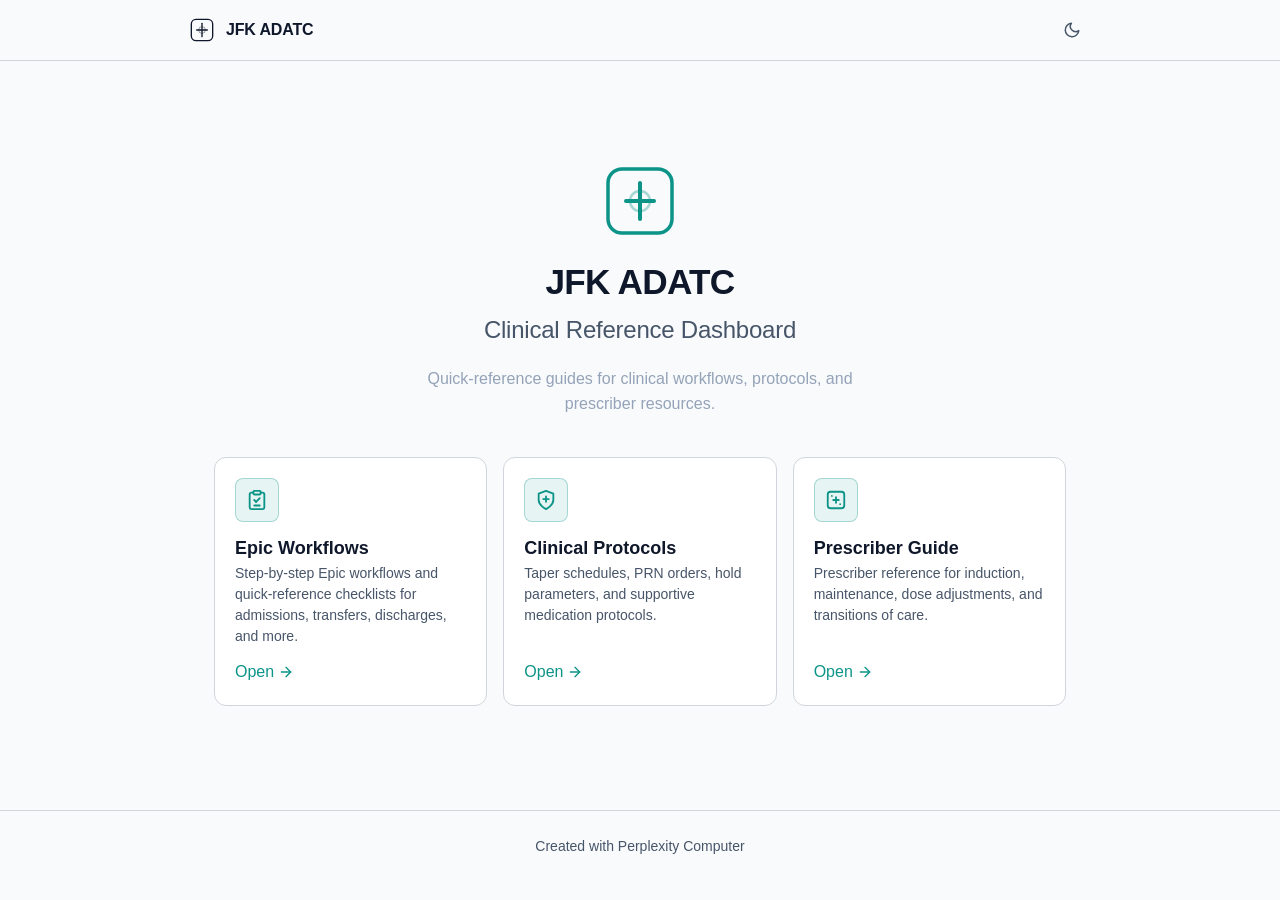
==== index.html @ 672a974e "Remove localStorage references from comments" ====
<!DOCTYPE html>
<html lang="en" data-theme="dark">
<head>
<!--
   ______                            __
  / ____/___  ____ ___  ____  __  __/ /____  _____
 / /   / __ \/ __ `__ \/ __ \/ / / / __/ _ \/ ___/
/ /___/ /_/ / / / / / / /_/ / /_/ / /_/  __/ /
\____/\____/_/ /_/ /_/ .___/\__,_/\__/\___/_/
                    /_/
        Created with Perplexity Computer
        https://www.perplexity.ai/computer
-->
<meta name="generator" content="Perplexity Computer">
<meta name="author" content="Perplexity Computer">
<meta property="og:see_also" content="https://www.perplexity.ai/computer">
<link rel="author" href="https://www.perplexity.ai/computer">
  <meta charset="UTF-8">
  <meta name="viewport" content="width=device-width, initial-scale=1.0">
  <title>JFK ADATC — Clinical Dashboard</title>
  <link rel="stylesheet" href="styles.css">
  <link href="https://api.fontshare.com/v2/css?f[]=general-sans@400,500,600,700&f[]=satoshi@400,500,700,900&display=swap" rel="stylesheet">
  <style>
    /* Landing page hero styles */
    .landing-hero {
      text-align: center;
      padding: var(--space-16) 0 var(--space-10);
    }

    .landing-logo {
      display: inline-flex;
      align-items: center;
      justify-content: center;
      width: 72px;
      height: 72px;
      margin-bottom: var(--space-6);
      color: var(--teal);
    }

    .landing-logo svg {
      width: 72px;
      height: 72px;
    }

    .landing-title {
      font-family: var(--font-display);
      font-size: var(--text-xl);
      font-weight: 900;
      color: var(--text);
      letter-spacing: -0.02em;
      margin-bottom: var(--space-2);
    }

    .landing-subtitle {
      font-family: var(--font-display);
      font-size: var(--text-lg);
      font-weight: 500;
      color: var(--text-secondary);
      letter-spacing: -0.01em;
      margin-bottom: var(--space-4);
    }

    .landing-tagline {
      font-family: var(--font-body);
      font-size: var(--text-sm);
      color: var(--text-muted);
      max-width: 480px;
      margin-inline: auto;
      line-height: 1.6;
    }

    /* Card icon container */
    .landing-card-icon-wrap {
      width: 44px;
      height: 44px;
      display: flex;
      align-items: center;
      justify-content: center;
      background-color: var(--teal-bg);
      border: 1px solid var(--teal-border);
      border-radius: var(--radius-md);
      margin-bottom: var(--space-4);
      color: var(--teal);
    }

    .landing-card-icon-wrap svg {
      width: 22px;
      height: 22px;
    }

    /* Arrow icon in card */
    .landing-card-arrow svg {
      width: 16px;
      height: 16px;
      transition: transform var(--duration) var(--ease-out);
    }

    .landing-card:hover .landing-card-arrow svg {
      transform: translateX(3px);
    }
  </style>
</head>
<body>
  <!-- Top Bar -->
  <header class="top-bar">
    <div class="top-bar-inner">
      <!-- Logo mark (small) -->
      <svg width="24" height="24" viewBox="0 0 72 72" fill="none" xmlns="http://www.w3.org/2000/svg" aria-label="JFK ADATC" role="img">
        <rect x="4" y="4" width="64" height="64" rx="14" stroke="currentColor" stroke-width="4" fill="none"/>
        <line x1="36" y1="16" x2="36" y2="56" stroke="currentColor" stroke-width="4" stroke-linecap="round"/>
        <line x1="20" y1="36" x2="52" y2="36" stroke="currentColor" stroke-width="4" stroke-linecap="round"/>
        <circle cx="36" cy="36" r="10" stroke="currentColor" stroke-width="3" fill="none" opacity="0.4"/>
      </svg>
      <span style="font-family: var(--font-display); font-size: var(--text-sm); font-weight: 700; color: var(--text); letter-spacing: -0.01em;">JFK ADATC</span>
      <div style="flex: 1;"></div>
      <!-- Theme Toggle -->
      <button class="theme-toggle" id="themeToggle" aria-label="Toggle theme">
        <!-- Sun icon (shown in dark mode) -->
        <svg class="icon-sun" viewBox="0 0 24 24" fill="none" stroke="currentColor" stroke-width="2" stroke-linecap="round" stroke-linejoin="round">
          <circle cx="12" cy="12" r="5"/>
          <line x1="12" y1="1" x2="12" y2="3"/><line x1="12" y1="21" x2="12" y2="23"/>
          <line x1="4.22" y1="4.22" x2="5.64" y2="5.64"/><line x1="18.36" y1="18.36" x2="19.78" y2="19.78"/>
          <line x1="1" y1="12" x2="3" y2="12"/><line x1="21" y1="12" x2="23" y2="12"/>
          <line x1="4.22" y1="19.78" x2="5.64" y2="18.36"/><line x1="18.36" y1="5.64" x2="19.78" y2="4.22"/>
        </svg>
        <!-- Moon icon (shown in light mode) -->
        <svg class="icon-moon" viewBox="0 0 24 24" fill="none" stroke="currentColor" stroke-width="2" stroke-linecap="round" stroke-linejoin="round" style="display: none;">
          <path d="M21 12.79A9 9 0 1 1 11.21 3 7 7 0 0 0 21 12.79z"/>
        </svg>
      </button>
    </div>
  </header>

  <!-- Main Content -->
  <main class="page-layout">
    <!-- Hero Section -->
    <section class="landing-hero">
      <!-- SVG Logo — geometric medical cross in rounded square -->
      <div class="landing-logo">
        <svg viewBox="0 0 72 72" fill="none" xmlns="http://www.w3.org/2000/svg" aria-label="JFK ADATC Clinical Dashboard logo">
          <rect x="4" y="4" width="64" height="64" rx="14" stroke="currentColor" stroke-width="3.5" fill="none"/>
          <line x1="36" y1="18" x2="36" y2="54" stroke="currentColor" stroke-width="4" stroke-linecap="round"/>
          <line x1="22" y1="36" x2="50" y2="36" stroke="currentColor" stroke-width="4" stroke-linecap="round"/>
          <circle cx="36" cy="36" r="10" stroke="currentColor" stroke-width="2.5" fill="none" opacity="0.35"/>
        </svg>
      </div>
      <h1 class="landing-title">JFK ADATC</h1>
      <p class="landing-subtitle">Clinical Reference Dashboard</p>
      <p class="landing-tagline">Quick-reference guides for clinical workflows, protocols, and prescriber resources.</p>
    </section>

    <!-- Navigation Cards -->
    <div class="card-grid">
      <!-- Epic Workflows -->
      <a href="workflows.html" class="landing-card">
        <div class="landing-card-icon-wrap">
          <!-- Clipboard / checklist icon -->
          <svg viewBox="0 0 24 24" fill="none" stroke="currentColor" stroke-width="2" stroke-linecap="round" stroke-linejoin="round">
            <path d="M16 4h2a2 2 0 0 1 2 2v14a2 2 0 0 1-2 2H6a2 2 0 0 1-2-2V6a2 2 0 0 1 2-2h2"/>
            <rect x="8" y="2" width="8" height="4" rx="1"/>
            <line x1="9" y1="12" x2="11" y2="14"/>
            <line x1="11" y1="14" x2="15" y2="10"/>
            <line x1="9" y1="18" x2="15" y2="18"/>
          </svg>
        </div>
        <h2 class="landing-card-title">Epic Workflows</h2>
        <p class="landing-card-desc">Step-by-step Epic workflows and quick-reference checklists for admissions, transfers, discharges, and more.</p>
        <span class="landing-card-arrow">
          Open
          <svg viewBox="0 0 24 24" fill="none" stroke="currentColor" stroke-width="2" stroke-linecap="round" stroke-linejoin="round">
            <line x1="5" y1="12" x2="19" y2="12"/><polyline points="12 5 19 12 12 19"/>
          </svg>
        </span>
      </a>

      <!-- Clinical Protocols -->
      <a href="protocols.html" class="landing-card">
        <div class="landing-card-icon-wrap">
          <!-- Shield / medical icon -->
          <svg viewBox="0 0 24 24" fill="none" stroke="currentColor" stroke-width="2" stroke-linecap="round" stroke-linejoin="round">
            <path d="M12 22s8-4 8-10V5l-8-3-8 3v7c0 6 8 10 8 10z"/>
            <line x1="12" y1="8" x2="12" y2="14"/>
            <line x1="9" y1="11" x2="15" y2="11"/>
          </svg>
        </div>
        <h2 class="landing-card-title">Clinical Protocols</h2>
        <p class="landing-card-desc">Taper schedules, PRN orders, hold parameters, and supportive medication protocols.</p>
        <span class="landing-card-arrow">
          Open
          <svg viewBox="0 0 24 24" fill="none" stroke="currentColor" stroke-width="2" stroke-linecap="round" stroke-linejoin="round">
            <line x1="5" y1="12" x2="19" y2="12"/><polyline points="12 5 19 12 12 19"/>
          </svg>
        </span>
      </a>

      <!-- Prescriber Guide -->
      <a href="moud.html" class="landing-card">
        <div class="landing-card-icon-wrap">
          <!-- Prescription / pill icon -->
          <svg viewBox="0 0 24 24" fill="none" stroke="currentColor" stroke-width="2" stroke-linecap="round" stroke-linejoin="round">
            <rect x="3" y="3" width="18" height="18" rx="3"/>
            <path d="M9 12h6"/>
            <path d="M12 9v6"/>
            <circle cx="7.5" cy="7.5" r="1" fill="currentColor" stroke="none"/>
            <circle cx="16.5" cy="16.5" r="1" fill="currentColor" stroke="none"/>
          </svg>
        </div>
        <h2 class="landing-card-title">Prescriber Guide</h2>
        <p class="landing-card-desc">Prescriber reference for induction, maintenance, dose adjustments, and transitions of care.</p>
        <span class="landing-card-arrow">
          Open
          <svg viewBox="0 0 24 24" fill="none" stroke="currentColor" stroke-width="2" stroke-linecap="round" stroke-linejoin="round">
            <line x1="5" y1="12" x2="19" y2="12"/><polyline points="12 5 19 12 12 19"/>
          </svg>
        </span>
      </a>
    </div>
  </main>

  <!-- Footer -->
  <footer class="footer">
    <div class="footer-inner">
      <a href="https://www.perplexity.ai/computer" target="_blank" rel="noopener noreferrer">Created with Perplexity Computer</a>
    </div>
  </footer>

  <!-- Back to Top -->
  <button class="back-to-top" id="backToTop" aria-label="Back to top">
    <svg viewBox="0 0 24 24" fill="none" stroke="currentColor" stroke-width="2" stroke-linecap="round" stroke-linejoin="round">
      <polyline points="18 15 12 9 6 15"/>
    </svg>
  </button>

  <!-- Theme Toggle + Back to Top Script -->
  <script>
    (function() {
      // Theme toggle
      const html = document.documentElement;
      const toggle = document.getElementById('themeToggle');
      const iconSun = toggle.querySelector('.icon-sun');
      const iconMoon = toggle.querySelector('.icon-moon');

      function setTheme(theme) {
        html.setAttribute('data-theme', theme);
        // Theme stored in memory only
        if (theme === 'dark') {
          iconSun.style.display = '';
          iconMoon.style.display = 'none';
        } else {
          iconSun.style.display = 'none';
          iconMoon.style.display = '';
        }
      }

      // Restore saved preference or detect system preference
      if (window.matchMedia && window.matchMedia('(prefers-color-scheme: light)').matches) {
        setTheme('light');
      } else {
        setTheme('dark');
      }

      toggle.addEventListener('click', function() {
        const current = html.getAttribute('data-theme');
        setTheme(current === 'dark' ? 'light' : 'dark');
      });

      // Back to top
      const backBtn = document.getElementById('backToTop');
      window.addEventListener('scroll', function() {
        if (window.scrollY > 300) {
          backBtn.classList.add('visible');
        } else {
          backBtn.classList.remove('visible');
        }
      }, { passive: true });

      backBtn.addEventListener('click', function() {
        window.scrollTo({ top: 0, behavior: 'smooth' });
      });
    })();
  </script>
</body>
</html>
---- styles.css ----
/* ==========================================================================
   JFK Clinical Reference Dashboard — Shared Stylesheet
   Dark-first clinical theme with light mode toggle
   Fonts: General Sans (body) + Satoshi (headings) from Fontshare
   ========================================================================== */


/* ==========================================================================
   1. RESET & BASE
   ========================================================================== */

*, *::before, *::after {
  box-sizing: border-box;
  margin: 0;
  padding: 0;
}

html {
  -moz-text-size-adjust: none;
  -webkit-text-size-adjust: none;
  text-size-adjust: none;
  -webkit-font-smoothing: antialiased;
  -moz-osx-font-smoothing: grayscale;
  text-rendering: optimizeLegibility;
  hanging-punctuation: first last;
  scroll-padding-top: 5rem;
}

body {
  min-height: 100dvh;
  line-height: 1.6;
  font-family: var(--font-body);
  font-size: var(--text-base);
  color: var(--text);
  background-color: var(--bg);
}

img, picture, video, canvas, svg { display: block; max-width: 100%; height: auto; }
ul[role="list"], ol[role="list"] { list-style: none; }
input, button, textarea, select { font: inherit; color: inherit; }

h1, h2, h3, h4, h5, h6 { text-wrap: balance; line-height: 1.2; }
p, li, figcaption { text-wrap: pretty; max-width: 72ch; }

button { cursor: pointer; background: none; border: none; }
table { border-collapse: collapse; width: 100%; }

a { color: var(--teal); text-decoration: none; }
a:hover { color: var(--teal-dim); }

::selection {
  background: var(--teal-bg);
  color: var(--text);
}

:focus-visible {
  outline: 2px solid var(--teal);
  outline-offset: 3px;
  border-radius: var(--radius-sm);
}

/* Accessible motion reduction */
@media (prefers-reduced-motion: reduce) {
  *, *::before, *::after {
    animation-duration: 0.01ms !important;
    animation-iteration-count: 1 !important;
    transition-duration: 0.01ms !important;
  }
}

.sr-only {
  position: absolute; width: 1px; height: 1px; padding: 0; margin: -1px;
  overflow: hidden; clip: rect(0, 0, 0, 0); white-space: nowrap; border-width: 0;
}


/* ==========================================================================
   2. DESIGN TOKENS
   ========================================================================== */

:root {
  /* --- Fonts --- */
  --font-body:    'General Sans', 'Inter', sans-serif;
  --font-display: 'Satoshi', 'Inter', sans-serif;
  --font-mono:    'JetBrains Mono', 'Fira Code', 'Consolas', monospace;

  /* --- Fluid Type Scale --- */
  --text-xs:   clamp(0.75rem,  0.7rem  + 0.25vw, 0.875rem);   /* 12→14px */
  --text-sm:   clamp(0.875rem, 0.8rem  + 0.35vw, 1rem);       /* 14→16px */
  --text-base: clamp(1rem,     0.95rem + 0.25vw, 1.125rem);    /* 16→18px */
  --text-lg:   clamp(1.125rem, 1rem    + 0.75vw, 1.5rem);      /* 18→24px */
  --text-xl:   clamp(1.5rem,   1.2rem  + 1.25vw, 2.25rem);     /* 24→36px */

  /* --- Spacing (4px base) --- */
  --space-1:  0.25rem;   /*  4px */
  --space-2:  0.5rem;    /*  8px */
  --space-3:  0.75rem;   /* 12px */
  --space-4:  1rem;      /* 16px */
  --space-5:  1.25rem;   /* 20px */
  --space-6:  1.5rem;    /* 24px */
  --space-8:  2rem;      /* 32px */
  --space-10: 2.5rem;    /* 40px */
  --space-12: 3rem;      /* 48px */
  --space-16: 4rem;      /* 64px */
  --space-20: 5rem;      /* 80px */

  /* --- Radius --- */
  --radius-sm:  0.25rem;  /* 4px */
  --radius-md:  0.5rem;   /* 8px */
  --radius-lg:  0.75rem;  /* 12px */
  --radius-xl:  1rem;     /* 16px */
  --radius-full: 9999px;

  /* --- Transitions (specific properties only — never "all") --- */
  --ease-out: cubic-bezier(0.16, 1, 0.3, 1);
  --duration: 180ms;

  /* --- Content Width --- */
  --content-max: 900px;
}


/* --------------------------------------------------------------------------
   2a. DARK THEME (default)
   -------------------------------------------------------------------------- */
:root {
  /* Surfaces */
  --bg:         #0d1117;
  --surface:    #161b22;
  --surface-2:  #1c2129;
  --surface-3:  #21262d;

  /* Borders */
  --border:     #30363d;

  /* Text */
  --text:           #e6edf3;
  --text-secondary: #8b949e;
  --text-muted:     #656d76;

  /* Accents */
  --teal:     #2dd4bf;
  --teal-dim: #14b8a6;
  --amber:    #fbbf24;
  --red:      #f87171;

  /* Alpha / background variants */
  --teal-bg:  rgba(45, 212, 191, 0.12);
  --teal-bg2: rgba(45, 212, 191, 0.08);
  --amber-bg: rgba(251, 191, 36, 0.12);
  --amber-bg2: rgba(251, 191, 36, 0.08);
  --red-bg:   rgba(248, 113, 113, 0.12);
  --red-bg2:  rgba(248, 113, 113, 0.08);

  /* Semantic borders */
  --teal-border:  rgba(45, 212, 191, 0.25);
  --amber-border: rgba(251, 191, 36, 0.25);
  --red-border:   rgba(248, 113, 113, 0.25);

  /* Shadows */
  --shadow-sm: 0 1px 2px rgba(0, 0, 0, 0.3);
  --shadow-md: 0 4px 12px rgba(0, 0, 0, 0.4);
  --shadow-lg: 0 12px 32px rgba(0, 0, 0, 0.5);
}


/* --------------------------------------------------------------------------
   2b. LIGHT THEME
   -------------------------------------------------------------------------- */
[data-theme="light"] {
  /* Surfaces */
  --bg:         #f8fafc;
  --surface:    #ffffff;
  --surface-2:  #f8fafc;
  --surface-3:  #f1f5f9;

  /* Borders */
  --border:     #d1d5db;

  /* Text */
  --text:           #0f172a;
  --text-secondary: #475569;
  --text-muted:     #94a3b8;

  /* Accents */
  --teal:     #0d9488;
  --teal-dim: #0f766e;
  --amber:    #d97706;
  --red:      #dc2626;

  /* Alpha / background variants */
  --teal-bg:  rgba(13, 148, 136, 0.1);
  --teal-bg2: rgba(13, 148, 136, 0.06);
  --amber-bg: rgba(217, 119, 6, 0.1);
  --amber-bg2: rgba(217, 119, 6, 0.06);
  --red-bg:   rgba(220, 38, 38, 0.1);
  --red-bg2:  rgba(220, 38, 38, 0.06);

  /* Semantic borders */
  --teal-border:  rgba(13, 148, 136, 0.3);
  --amber-border: rgba(217, 119, 6, 0.3);
  --red-border:   rgba(220, 38, 38, 0.3);

  /* Shadows */
  --shadow-sm: 0 1px 2px rgba(0, 0, 0, 0.06);
  --shadow-md: 0 4px 12px rgba(0, 0, 0, 0.08);
  --shadow-lg: 0 12px 32px rgba(0, 0, 0, 0.12);
}

/* System-preference fallback for light mode (if no toggle yet) */
@media (prefers-color-scheme: light) {
  :root:not([data-theme]) {
    --bg:         #f8fafc;
    --surface:    #ffffff;
    --surface-2:  #f8fafc;
    --surface-3:  #f1f5f9;
    --border:     #d1d5db;
    --text:           #0f172a;
    --text-secondary: #475569;
    --text-muted:     #94a3b8;
    --teal:     #0d9488;
    --teal-dim: #0f766e;
    --amber:    #d97706;
    --red:      #dc2626;
    --teal-bg:  rgba(13, 148, 136, 0.1);
    --teal-bg2: rgba(13, 148, 136, 0.06);
    --amber-bg: rgba(217, 119, 6, 0.1);
    --amber-bg2: rgba(217, 119, 6, 0.06);
    --red-bg:   rgba(220, 38, 38, 0.1);
    --red-bg2:  rgba(220, 38, 38, 0.06);
    --teal-border:  rgba(13, 148, 136, 0.3);
    --amber-border: rgba(217, 119, 6, 0.3);
    --red-border:   rgba(220, 38, 38, 0.3);
    --shadow-sm: 0 1px 2px rgba(0, 0, 0, 0.06);
    --shadow-md: 0 4px 12px rgba(0, 0, 0, 0.08);
    --shadow-lg: 0 12px 32px rgba(0, 0, 0, 0.12);
  }
}


/* ==========================================================================
   3. TYPOGRAPHY
   ========================================================================== */

/* Section title — e.g. "Alcohol Withdrawal Protocol" */
.section-title {
  font-family: var(--font-display);
  font-size: var(--text-xl);
  font-weight: 700;
  color: var(--text);
  letter-spacing: -0.01em;
  margin-bottom: var(--space-6);
}

/* Subsection title — e.g. "CIWA Assessment" */
.subsection-title {
  font-family: var(--font-display);
  font-size: var(--text-lg);
  font-weight: 600;
  color: var(--text);
  letter-spacing: -0.005em;
  margin-bottom: var(--space-4);
}

/* Detail title — e.g. individual drug name or step label */
.detail-title {
  font-family: var(--font-display);
  font-size: var(--text-base);
  font-weight: 600;
  color: var(--text);
  margin-bottom: var(--space-2);
}

/* Body text */
.body-text {
  font-family: var(--font-body);
  font-size: var(--text-base);
  color: var(--text-secondary);
  line-height: 1.6;
}

/* Small / meta text */
.meta-text {
  font-family: var(--font-body);
  font-size: var(--text-xs);
  color: var(--text-muted);
}

/* Tabular numbers for clinical data */
.tabular-nums {
  font-variant-numeric: tabular-nums lining-nums;
}


/* ==========================================================================
   4. LAYOUT
   ========================================================================== */

/* Single-column centered layout */
.page-layout {
  max-width: var(--content-max);
  margin-inline: auto;
  padding-inline: var(--space-4);
  padding-block: var(--space-6);
}


/* --------------------------------------------------------------------------
   4a. TOP BAR — sticky header with solid background (no blur)
   -------------------------------------------------------------------------- */
.top-bar {
  position: sticky;
  top: 0;
  z-index: 100;
  background-color: var(--bg);
  border-bottom: 1px solid var(--border);
  padding: var(--space-3) var(--space-4);
  display: flex;
  align-items: center;
  gap: var(--space-3);
}

.top-bar-inner {
  max-width: var(--content-max);
  margin-inline: auto;
  width: 100%;
  display: flex;
  align-items: center;
  gap: var(--space-3);
}

/* Back button */
.back-btn {
  display: inline-flex;
  align-items: center;
  gap: var(--space-1);
  font-family: var(--font-body);
  font-size: var(--text-sm);
  color: var(--text-secondary);
  padding: var(--space-1) var(--space-2);
  border-radius: var(--radius-md);
  white-space: nowrap;
  flex-shrink: 0;
  transition: color var(--duration) var(--ease-out),
              background-color var(--duration) var(--ease-out);
}

.back-btn:hover {
  color: var(--teal);
  background-color: var(--teal-bg2);
}

.back-btn svg {
  width: 16px;
  height: 16px;
  flex-shrink: 0;
}

/* Search bar */
.search-bar {
  flex: 1;
  min-width: 0;
  position: relative;
}

.search-bar input {
  width: 100%;
  background-color: var(--surface);
  border: 1px solid var(--border);
  border-radius: var(--radius-md);
  padding: var(--space-2) var(--space-3);
  padding-left: var(--space-8);
  font-size: var(--text-sm);
  color: var(--text);
  transition: border-color var(--duration) var(--ease-out),
              box-shadow var(--duration) var(--ease-out);
}

.search-bar input::placeholder {
  color: var(--text-muted);
}

.search-bar input:focus {
  outline: none;
  border-color: var(--teal);
  box-shadow: 0 0 0 3px var(--teal-bg);
}

.search-bar .search-icon {
  position: absolute;
  left: var(--space-3);
  top: 50%;
  transform: translateY(-50%);
  width: 16px;
  height: 16px;
  color: var(--text-muted);
  pointer-events: none;
}


/* --------------------------------------------------------------------------
   4b. BREADCRUMB
   -------------------------------------------------------------------------- */
.breadcrumb {
  display: flex;
  align-items: center;
  gap: var(--space-2);
  font-family: var(--font-body);
  font-size: var(--text-xs);
  color: var(--text-muted);
  padding: var(--space-3) 0;
  margin-bottom: var(--space-4);
}

.breadcrumb a {
  color: var(--text-secondary);
  transition: color var(--duration) var(--ease-out);
}

.breadcrumb a:hover {
  color: var(--teal);
}

.breadcrumb .separator {
  color: var(--text-muted);
  user-select: none;
}

.breadcrumb .current {
  color: var(--text);
  font-weight: 500;
}


/* ==========================================================================
   5. COMPONENTS
   ========================================================================== */


/* --------------------------------------------------------------------------
   5a. SMARTPHRASE CHIPS (.sp)
   -------------------------------------------------------------------------- */
.sp {
  display: inline-block;
  font-family: var(--font-mono);
  font-size: var(--text-xs);
  color: var(--teal);
  background-color: var(--teal-bg);
  border: 1px solid var(--teal-border);
  border-radius: var(--radius-sm);
  padding: var(--space-1) var(--space-2);
  cursor: pointer;
  user-select: all;
  white-space: nowrap;
  transition: background-color var(--duration) var(--ease-out),
              border-color var(--duration) var(--ease-out);
}

.sp:hover {
  background-color: var(--teal-bg2);
  border-color: var(--teal);
}

.sp::before {
  content: ".";
  opacity: 0.6;
}


/* --------------------------------------------------------------------------
   5b. BANNERS — Hold / Warning / Info
   -------------------------------------------------------------------------- */

/* Shared banner base */
.hold-banner,
.warning-banner,
.info-banner {
  border-radius: var(--radius-md);
  padding: var(--space-3) var(--space-4);
  margin-bottom: var(--space-4);
  font-size: var(--text-sm);
  line-height: 1.5;
  display: flex;
  align-items: flex-start;
  gap: var(--space-3);
}

.hold-banner .banner-icon,
.warning-banner .banner-icon,
.info-banner .banner-icon {
  flex-shrink: 0;
  width: 20px;
  height: 20px;
  margin-top: 1px;
}

.hold-banner .banner-content,
.warning-banner .banner-content,
.info-banner .banner-content {
  flex: 1;
  min-width: 0;
}

/* Hold banner — red */
.hold-banner {
  background-color: var(--red-bg);
  border: 1px solid var(--red-border);
  color: var(--red);
}

.hold-banner strong {
  font-weight: 700;
}

/* Warning banner — amber */
.warning-banner {
  background-color: var(--amber-bg);
  border: 1px solid var(--amber-border);
  color: var(--amber);
}

.warning-banner strong {
  font-weight: 700;
}

/* Info banner — teal */
.info-banner {
  background-color: var(--teal-bg);
  border: 1px solid var(--teal-border);
  color: var(--teal);
}

.info-banner strong {
  font-weight: 700;
}


/* --------------------------------------------------------------------------
   5c. PROTOCOL CARD — Expandable section
   -------------------------------------------------------------------------- */
.protocol-card {
  background-color: var(--surface);
  border: 1px solid var(--border);
  border-radius: var(--radius-lg);
  margin-bottom: var(--space-3);
  overflow: hidden;
}

.protocol-header {
  display: flex;
  align-items: center;
  justify-content: space-between;
  padding: var(--space-3) var(--space-4);
  cursor: pointer;
  user-select: none;
  gap: var(--space-3);
  transition: background-color var(--duration) var(--ease-out);
}

.protocol-header:hover {
  background-color: var(--surface-2);
}

.protocol-header-text {
  flex: 1;
  min-width: 0;
}

.protocol-header-title {
  font-family: var(--font-display);
  font-size: var(--text-base);
  font-weight: 600;
  color: var(--text);
}

.protocol-header-subtitle {
  font-size: var(--text-xs);
  color: var(--text-secondary);
  margin-top: var(--space-1);
}

/* Chevron — rotates on expand */
.protocol-chevron {
  width: 20px;
  height: 20px;
  color: var(--text-muted);
  flex-shrink: 0;
  transition: transform var(--duration) var(--ease-out),
              color var(--duration) var(--ease-out);
}

.protocol-card.expanded .protocol-chevron {
  transform: rotate(180deg);
  color: var(--teal);
}

/* Body — hidden by default, shown when expanded */
.protocol-body {
  display: none;
  padding: 0 var(--space-4) var(--space-4);
  border-top: 1px solid var(--border);
}

.protocol-card.expanded .protocol-body {
  display: block;
}

.protocol-body-inner {
  padding-top: var(--space-4);
}


/* --------------------------------------------------------------------------
   5d. TAPER TABLE — Protocol taper schedule
   -------------------------------------------------------------------------- */
.taper-table {
  width: 100%;
  border-collapse: collapse;
  font-size: var(--text-sm);
  margin-bottom: var(--space-4);
}

.taper-table thead {
  background-color: var(--surface-2);
}

.taper-table th {
  font-family: var(--font-display);
  font-weight: 600;
  font-size: var(--text-xs);
  text-transform: uppercase;
  letter-spacing: 0.05em;
  color: var(--text-secondary);
  padding: var(--space-2) var(--space-3);
  text-align: left;
  border-bottom: 1px solid var(--border);
}

.taper-table td {
  padding: var(--space-2) var(--space-3);
  border-bottom: 1px solid var(--border);
  color: var(--text);
  font-variant-numeric: tabular-nums lining-nums;
}

.taper-table tbody tr {
  transition: background-color var(--duration) var(--ease-out);
}

.taper-table tbody tr:hover {
  background-color: var(--surface-2);
}

.taper-table tbody tr:last-child td {
  border-bottom: none;
}

/* Highlight rows for active day / current step */
.taper-table .active-row {
  background-color: var(--teal-bg2);
}

.taper-table .active-row td {
  color: var(--teal);
  font-weight: 500;
}


/* --------------------------------------------------------------------------
   5e. PRN BOX — Highlighted PRN medication
   -------------------------------------------------------------------------- */
.prn-box {
  background-color: var(--amber-bg);
  border: 1px solid var(--amber-border);
  border-radius: var(--radius-md);
  padding: var(--space-3) var(--space-4);
  margin-bottom: var(--space-4);
}

.prn-box .prn-label {
  font-family: var(--font-display);
  font-size: var(--text-xs);
  font-weight: 700;
  text-transform: uppercase;
  letter-spacing: 0.06em;
  color: var(--amber);
  margin-bottom: var(--space-1);
}

.prn-box .prn-drug {
  font-family: var(--font-display);
  font-size: var(--text-base);
  font-weight: 600;
  color: var(--text);
  margin-bottom: var(--space-1);
}

.prn-box .prn-details {
  font-size: var(--text-sm);
  color: var(--text-secondary);
  line-height: 1.5;
}


/* --------------------------------------------------------------------------
   5f. WORKFLOW PHASE — Expandable workflow section
   -------------------------------------------------------------------------- */
.workflow-phase {
  background-color: var(--surface);
  border: 1px solid var(--border);
  border-radius: var(--radius-lg);
  margin-bottom: var(--space-3);
  overflow: hidden;
}

.workflow-phase-header {
  display: flex;
  align-items: center;
  justify-content: space-between;
  padding: var(--space-3) var(--space-4);
  cursor: pointer;
  user-select: none;
  gap: var(--space-3);
  transition: background-color var(--duration) var(--ease-out);
}

.workflow-phase-header:hover {
  background-color: var(--surface-2);
}

.workflow-phase-header-text {
  flex: 1;
  min-width: 0;
}

.workflow-phase-title {
  font-family: var(--font-display);
  font-size: var(--text-base);
  font-weight: 600;
  color: var(--text);
}

.workflow-phase-subtitle {
  font-size: var(--text-xs);
  color: var(--text-secondary);
  margin-top: var(--space-1);
}

.workflow-phase-chevron {
  width: 20px;
  height: 20px;
  color: var(--text-muted);
  flex-shrink: 0;
  transition: transform var(--duration) var(--ease-out),
              color var(--duration) var(--ease-out);
}

.workflow-phase.expanded .workflow-phase-chevron {
  transform: rotate(180deg);
  color: var(--teal);
}

/* Body — hidden by default */
.workflow-phase-body {
  display: none;
  padding: 0 var(--space-4) var(--space-4);
  border-top: 1px solid var(--border);
}

.workflow-phase.expanded .workflow-phase-body {
  display: block;
}

.workflow-phase-body-inner {
  padding-top: var(--space-4);
}


/* --------------------------------------------------------------------------
   5g. VIEW TOGGLE — Detailed / Checklist switch
   -------------------------------------------------------------------------- */
.view-toggle {
  display: inline-flex;
  background-color: var(--surface-2);
  border: 1px solid var(--border);
  border-radius: var(--radius-md);
  overflow: hidden;
  margin-bottom: var(--space-4);
}

.view-toggle button {
  font-family: var(--font-body);
  font-size: var(--text-xs);
  font-weight: 500;
  padding: var(--space-2) var(--space-3);
  color: var(--text-secondary);
  border-right: 1px solid var(--border);
  transition: color var(--duration) var(--ease-out),
              background-color var(--duration) var(--ease-out);
}

.view-toggle button:last-child {
  border-right: none;
}

.view-toggle button:hover {
  color: var(--text);
  background-color: var(--surface-3);
}

.view-toggle button.active {
  color: var(--teal);
  background-color: var(--surface);
  font-weight: 600;
}


/* --------------------------------------------------------------------------
   5h. CHECKLIST TABLE
   -------------------------------------------------------------------------- */
.checklist-table {
  width: 100%;
  border-collapse: collapse;
  font-size: var(--text-sm);
}

.checklist-table th {
  font-family: var(--font-display);
  font-weight: 600;
  font-size: var(--text-xs);
  text-transform: uppercase;
  letter-spacing: 0.05em;
  color: var(--text-secondary);
  padding: var(--space-2) var(--space-3);
  text-align: left;
  border-bottom: 2px solid var(--border);
  background-color: var(--surface-2);
}

.checklist-table td {
  padding: var(--space-2) var(--space-3);
  border-bottom: 1px solid var(--border);
  color: var(--text);
  vertical-align: middle;
}

.checklist-table tbody tr {
  transition: background-color var(--duration) var(--ease-out);
}

.checklist-table tbody tr:hover {
  background-color: var(--surface-2);
}

/* Styled teal checkboxes */
.checklist-table input[type="checkbox"] {
  appearance: none;
  -webkit-appearance: none;
  width: 18px;
  height: 18px;
  border: 2px solid var(--border);
  border-radius: var(--radius-sm);
  background-color: var(--surface);
  cursor: pointer;
  position: relative;
  vertical-align: middle;
  flex-shrink: 0;
  transition: border-color var(--duration) var(--ease-out),
              background-color var(--duration) var(--ease-out);
}

.checklist-table input[type="checkbox"]:hover {
  border-color: var(--teal);
}

.checklist-table input[type="checkbox"]:checked {
  background-color: var(--teal);
  border-color: var(--teal);
}

.checklist-table input[type="checkbox"]:checked::after {
  content: "";
  position: absolute;
  top: 2px;
  left: 5px;
  width: 5px;
  height: 9px;
  border: solid var(--bg);
  border-width: 0 2px 2px 0;
  transform: rotate(45deg);
}

.checklist-table input[type="checkbox"]:focus-visible {
  outline: 2px solid var(--teal);
  outline-offset: 2px;
}


/* --------------------------------------------------------------------------
   5i. CARD GRID — Landing page navigation cards
   -------------------------------------------------------------------------- */
.card-grid {
  display: grid;
  grid-template-columns: 1fr;
  gap: var(--space-4);
  margin-bottom: var(--space-6);
}

@media (min-width: 480px) {
  .card-grid {
    grid-template-columns: repeat(2, 1fr);
  }
}

@media (min-width: 768px) {
  .card-grid {
    grid-template-columns: repeat(3, 1fr);
  }
}

/* Landing card — clickable navigation tile */
.landing-card {
  display: flex;
  flex-direction: column;
  background-color: var(--surface);
  border: 1px solid var(--border);
  border-radius: var(--radius-lg);
  padding: var(--space-5);
  cursor: pointer;
  text-decoration: none;
  color: inherit;
  transition: border-color var(--duration) var(--ease-out),
              box-shadow var(--duration) var(--ease-out),
              transform var(--duration) var(--ease-out);
}

.landing-card:hover {
  border-color: var(--teal-border);
  box-shadow: var(--shadow-md);
  transform: translateY(-2px);
  color: inherit;
}

.landing-card-icon {
  width: 40px;
  height: 40px;
  color: var(--teal);
  margin-bottom: var(--space-3);
}

.landing-card-title {
  font-family: var(--font-display);
  font-size: var(--text-base);
  font-weight: 600;
  color: var(--text);
  margin-bottom: var(--space-1);
}

.landing-card-desc {
  font-size: var(--text-xs);
  color: var(--text-secondary);
  line-height: 1.5;
}

.landing-card-arrow {
  margin-top: auto;
  padding-top: var(--space-3);
  color: var(--teal);
  font-size: var(--text-sm);
  font-weight: 500;
  display: flex;
  align-items: center;
  gap: var(--space-1);
}


/* --------------------------------------------------------------------------
   5j. BACK TO TOP — Floating button, bottom-right
   -------------------------------------------------------------------------- */
.back-to-top {
  position: fixed;
  bottom: var(--space-6);
  right: var(--space-6);
  z-index: 90;
  width: 40px;
  height: 40px;
  display: flex;
  align-items: center;
  justify-content: center;
  background-color: var(--surface-2);
  border: 1px solid var(--border);
  border-radius: var(--radius-full);
  color: var(--text-secondary);
  cursor: pointer;
  opacity: 0;
  pointer-events: none;
  transition: opacity var(--duration) var(--ease-out),
              background-color var(--duration) var(--ease-out),
              color var(--duration) var(--ease-out);
}

.back-to-top.visible {
  opacity: 1;
  pointer-events: auto;
}

.back-to-top:hover {
  background-color: var(--teal-bg);
  color: var(--teal);
  border-color: var(--teal-border);
}

.back-to-top svg {
  width: 18px;
  height: 18px;
}


/* --------------------------------------------------------------------------
   5k. THEME TOGGLE — Light/dark switch in header
   -------------------------------------------------------------------------- */
.theme-toggle {
  display: inline-flex;
  align-items: center;
  justify-content: center;
  width: 36px;
  height: 36px;
  border-radius: var(--radius-md);
  color: var(--text-secondary);
  flex-shrink: 0;
  transition: color var(--duration) var(--ease-out),
              background-color var(--duration) var(--ease-out);
}

.theme-toggle:hover {
  color: var(--teal);
  background-color: var(--teal-bg2);
}

.theme-toggle svg {
  width: 18px;
  height: 18px;
}


/* --------------------------------------------------------------------------
   5l. FOOTER
   -------------------------------------------------------------------------- */
.footer {
  border-top: 1px solid var(--border);
  padding: var(--space-6) var(--space-4);
  margin-top: var(--space-10);
  text-align: center;
}

.footer-inner {
  max-width: var(--content-max);
  margin-inline: auto;
  font-size: var(--text-xs);
  color: var(--text-muted);
  line-height: 1.6;
}

.footer a {
  color: var(--text-secondary);
  transition: color var(--duration) var(--ease-out);
}

.footer a:hover {
  color: var(--teal);
}


/* ==========================================================================
   6. UTILITY CLASSES
   ========================================================================== */

/* Search — dim non-matching elements */
.search-no-match {
  opacity: 0.15;
}

/* Search-targetable marker (no style needed; used by JS) */
[data-searchable] {}

/* Inline code / key values */
.code-inline {
  font-family: var(--font-mono);
  font-size: 0.9em;
  background-color: var(--surface-2);
  border-radius: var(--radius-sm);
  padding: 0.1em 0.4em;
}

/* Teal highlight text */
.text-teal { color: var(--teal); }
.text-amber { color: var(--amber); }
.text-red { color: var(--red); }
.text-secondary { color: var(--text-secondary); }
.text-muted { color: var(--text-muted); }

/* Background accents */
.bg-teal { background-color: var(--teal-bg); }
.bg-amber { background-color: var(--amber-bg); }
.bg-red { background-color: var(--red-bg); }

/* Font weight helpers */
.fw-400 { font-weight: 400; }
.fw-500 { font-weight: 500; }
.fw-600 { font-weight: 600; }
.fw-700 { font-weight: 700; }

/* Spacing helpers */
.mb-0 { margin-bottom: 0; }
.mb-2 { margin-bottom: var(--space-2); }
.mb-4 { margin-bottom: var(--space-4); }
.mb-6 { margin-bottom: var(--space-6); }
.mt-4 { margin-top: var(--space-4); }
.mt-6 { margin-top: var(--space-6); }

/* Flex helpers */
.flex { display: flex; }
.flex-col { flex-direction: column; }
.items-center { align-items: center; }
.justify-between { justify-content: space-between; }
.gap-2 { gap: var(--space-2); }
.gap-3 { gap: var(--space-3); }
.gap-4 { gap: var(--space-4); }


/* ==========================================================================
   7. RESPONSIVE ADJUSTMENTS
   ========================================================================== */

/* Mobile (default — mobile-first) */
@media (max-width: 479px) {
  .page-layout {
    padding-inline: var(--space-3);
    padding-block: var(--space-4);
  }

  .top-bar {
    padding: var(--space-2) var(--space-3);
  }

  .protocol-header,
  .workflow-phase-header {
    padding: var(--space-3);
  }

  .protocol-body,
  .workflow-phase-body {
    padding-left: var(--space-3);
    padding-right: var(--space-3);
  }

  .landing-card {
    padding: var(--space-4);
  }

  .taper-table {
    font-size: var(--text-xs);
  }

  .taper-table th,
  .taper-table td {
    padding: var(--space-1) var(--space-2);
  }

  /* Horizontal scroll for wide tables on small screens */
  .table-scroll {
    overflow-x: auto;
    -webkit-overflow-scrolling: touch;
    margin-inline: calc(-1 * var(--space-3));
    padding-inline: var(--space-3);
  }

  .back-to-top {
    bottom: var(--space-4);
    right: var(--space-4);
  }
}

/* Tablet and up */
@media (min-width: 480px) {
  .page-layout {
    padding-inline: var(--space-6);
    padding-block: var(--space-8);
  }
}

/* Desktop — comfortable reading */
@media (min-width: 768px) {
  .page-layout {
    padding-block: var(--space-10);
  }

  .section-title {
    margin-bottom: var(--space-8);
  }
}


/* ==========================================================================
   8. PRINT STYLES
   ========================================================================== */

@media print {
  /* Force light background for print */
  :root,
  :root[data-theme="dark"] {
    --bg:         #ffffff;
    --surface:    #ffffff;
    --surface-2:  #f8f9fa;
    --surface-3:  #f1f3f5;
    --border:     #dee2e6;
    --text:           #000000;
    --text-secondary: #495057;
    --text-muted:     #868e96;
    --teal:     #0d9488;
    --teal-dim: #0f766e;
    --amber:    #d97706;
    --red:      #dc2626;
    --teal-bg:  rgba(13, 148, 136, 0.08);
    --amber-bg: rgba(217, 119, 6, 0.08);
    --red-bg:   rgba(220, 38, 38, 0.08);
    --teal-border:  rgba(13, 148, 136, 0.2);
    --amber-border: rgba(217, 119, 6, 0.2);
    --red-border:   rgba(220, 38, 38, 0.2);
    --shadow-sm: none;
    --shadow-md: none;
    --shadow-lg: none;
  }

  body {
    font-size: 11pt;
    line-height: 1.5;
  }

  /* Hide interactive-only elements */
  .back-to-top,
  .theme-toggle,
  .view-toggle,
  .search-bar {
    display: none !important;
  }

  /* Make header non-sticky */
  .top-bar {
    position: static;
    border-bottom: 2px solid #000;
  }

  /* Show ALL collapsed content for print */
  .protocol-body,
  .workflow-phase-body {
    display: block !important;
  }

  .protocol-chevron,
  .workflow-phase-chevron {
    display: none;
  }

  /* Page breaks */
  .protocol-card,
  .workflow-phase {
    break-inside: avoid;
    page-break-inside: avoid;
  }

  .section-title {
    break-after: avoid;
    page-break-after: avoid;
  }

  /* Remove decorative shadows and transforms */
  .landing-card {
    box-shadow: none;
    transform: none;
    border: 1px solid #dee2e6;
  }

  /* Links show URL */
  a[href^="http"]::after {
    content: " (" attr(href) ")";
    font-size: 0.8em;
    color: #868e96;
    word-break: break-all;
  }

  /* SmartPhrase chips print cleanly */
  .sp {
    border: 1px solid #dee2e6;
    background: #f8f9fa;
    color: #0d9488;
  }
}
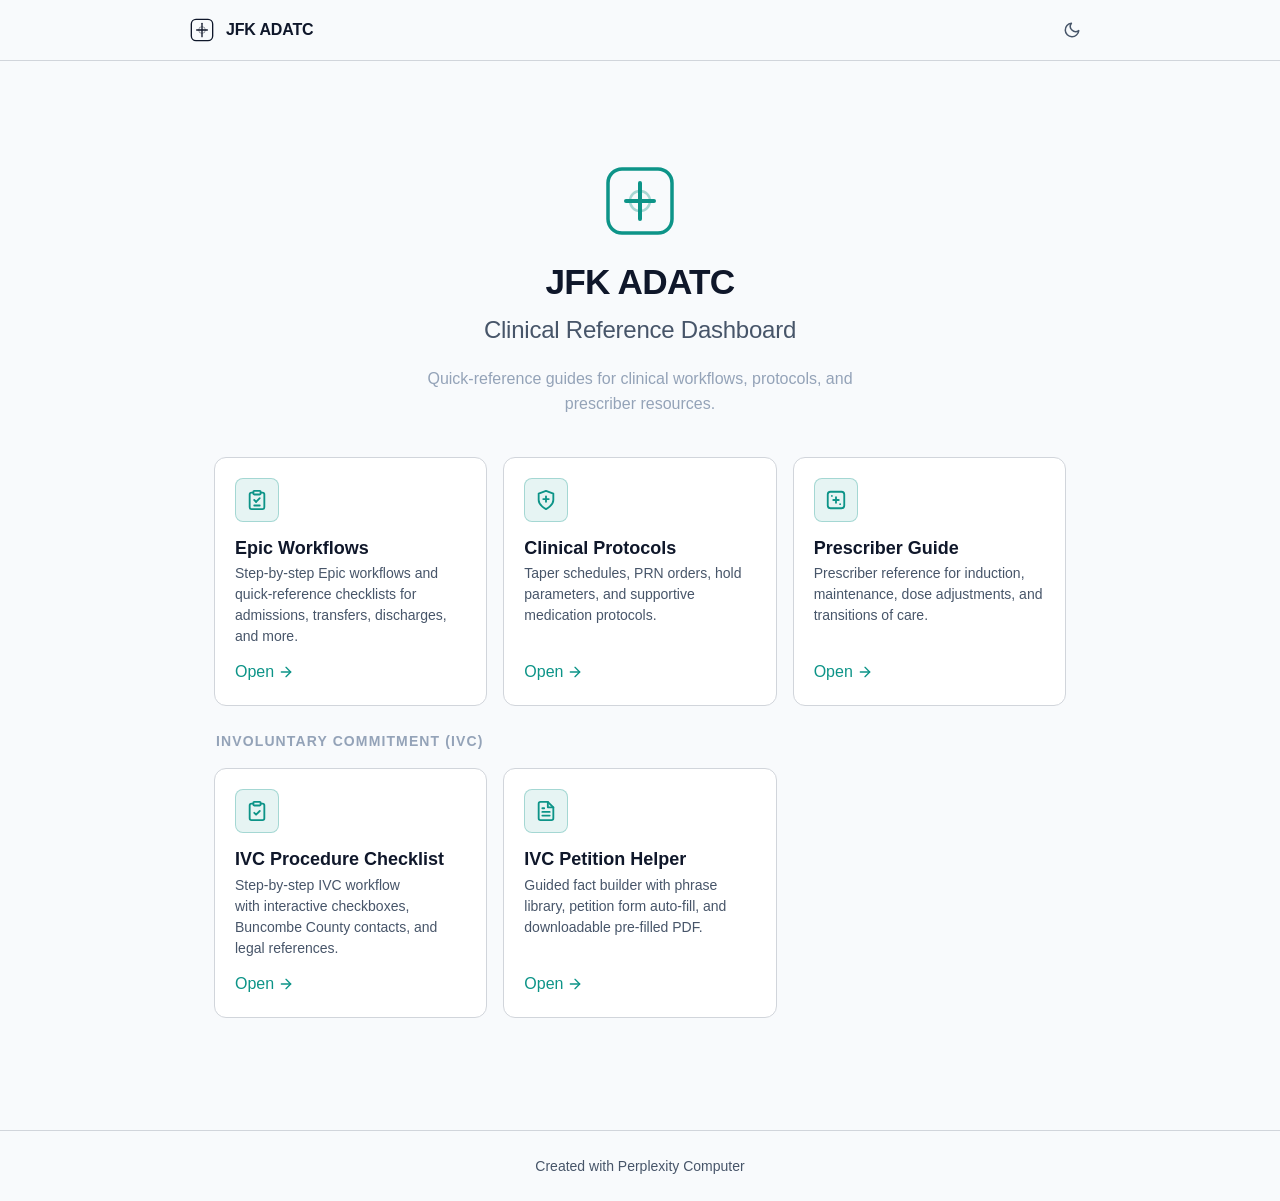
==== commit b04d9f42: "Add IVC Procedure Checklist and Petition Helper cards" ====
--- a/index.html
+++ b/index.html
@@ -215,6 +215,49 @@
         </span>
       </a>
     </div>
+
+    <!-- IVC Section -->
+    <div style="margin-top: var(--space-2); margin-bottom: var(--space-4);">
+      <p style="font-family: var(--font-display); font-size: var(--text-xs); font-weight: 600; text-transform: uppercase; letter-spacing: 0.08em; color: var(--text-muted); margin-bottom: var(--space-3); padding-left: 2px;">Involuntary Commitment (IVC)</p>
+    </div>
+    <div class="card-grid" style="margin-bottom: var(--space-8);">
+      <a href="https://troyfowlermd.github.io/ivc-workflow/" target="_blank" rel="noopener" class="landing-card">
+        <div class="landing-card-icon-wrap">
+          <svg viewBox="0 0 24 24" fill="none" stroke="currentColor" stroke-width="2" stroke-linecap="round" stroke-linejoin="round">
+            <path d="M16 4h2a2 2 0 0 1 2 2v14a2 2 0 0 1-2 2H6a2 2 0 0 1-2-2V6a2 2 0 0 1 2-2h2"/>
+            <rect x="8" y="2" width="8" height="4" rx="1"/>
+            <path d="M9 14l2 2 4-4"/>
+          </svg>
+        </div>
+        <h2 class="landing-card-title">IVC Procedure Checklist</h2>
+        <p class="landing-card-desc">Step-by-step IVC workflow with interactive checkboxes, Buncombe County contacts, and legal references.</p>
+        <span class="landing-card-arrow">
+          Open
+          <svg viewBox="0 0 24 24" fill="none" stroke="currentColor" stroke-width="2" stroke-linecap="round" stroke-linejoin="round">
+            <line x1="5" y1="12" x2="19" y2="12"/><polyline points="12 5 19 12 12 19"/>
+          </svg>
+        </span>
+      </a>
+      <a href="https://troyfowlermd.github.io/ivc-petition-helper/" target="_blank" rel="noopener" class="landing-card">
+        <div class="landing-card-icon-wrap">
+          <svg viewBox="0 0 24 24" fill="none" stroke="currentColor" stroke-width="2" stroke-linecap="round" stroke-linejoin="round">
+            <path d="M14 2H6a2 2 0 0 0-2 2v16a2 2 0 0 0 2 2h12a2 2 0 0 0 2-2V8z"/>
+            <polyline points="14 2 14 8 20 8"/>
+            <line x1="16" y1="13" x2="8" y2="13"/>
+            <line x1="16" y1="17" x2="8" y2="17"/>
+            <polyline points="10 9 9 9 8 9"/>
+          </svg>
+        </div>
+        <h2 class="landing-card-title">IVC Petition Helper</h2>
+        <p class="landing-card-desc">Guided fact builder with phrase library, petition form auto-fill, and downloadable pre-filled PDF.</p>
+        <span class="landing-card-arrow">
+          Open
+          <svg viewBox="0 0 24 24" fill="none" stroke="currentColor" stroke-width="2" stroke-linecap="round" stroke-linejoin="round">
+            <line x1="5" y1="12" x2="19" y2="12"/><polyline points="12 5 19 12 12 19"/>
+          </svg>
+        </span>
+      </a>
+    </div>
   </main>
 
   <!-- Footer -->
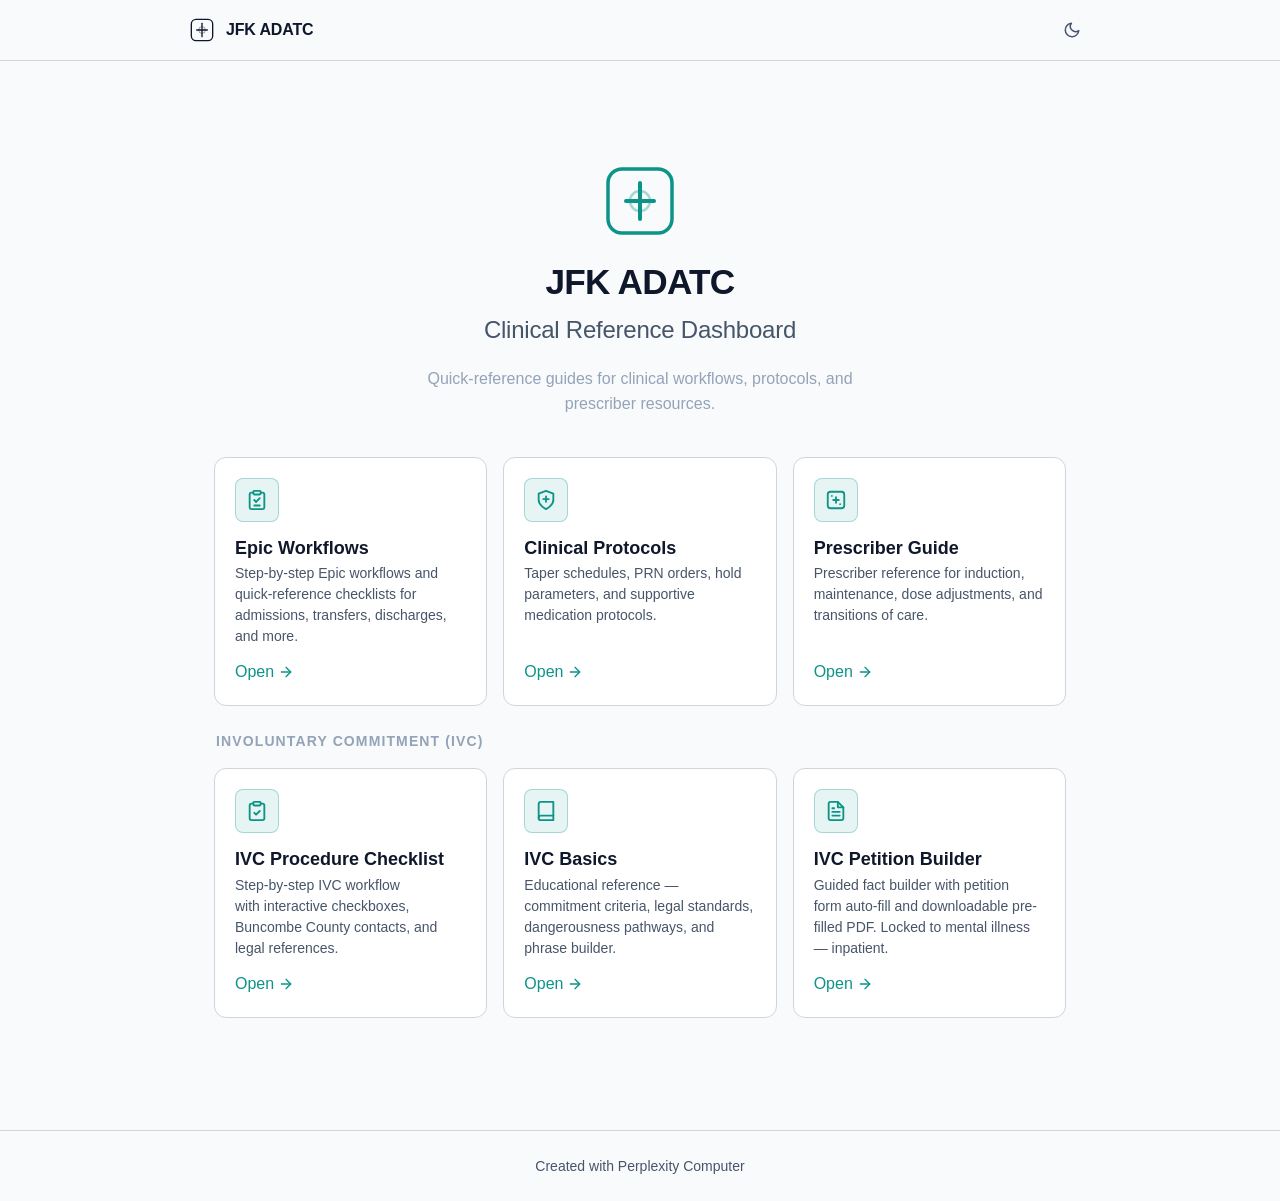
==== commit febed8fc: "Replace IVC Petition Helper with IVC Basics + IVC Petition Builder links" ====
--- a/index.html
+++ b/index.html
@@ -238,7 +238,23 @@
           </svg>
         </span>
       </a>
-      <a href="https://troyfowlermd.github.io/ivc-petition-helper/" target="_blank" rel="noopener" class="landing-card">
+      <a href="https://troyfowlermd.github.io/ivc-basics/" target="_blank" rel="noopener" class="landing-card">
+        <div class="landing-card-icon-wrap">
+          <svg viewBox="0 0 24 24" fill="none" stroke="currentColor" stroke-width="2" stroke-linecap="round" stroke-linejoin="round">
+            <path d="M4 19.5A2.5 2.5 0 0 1 6.5 17H20"/>
+            <path d="M6.5 2H20v20H6.5A2.5 2.5 0 0 1 4 19.5v-15A2.5 2.5 0 0 1 6.5 2z"/>
+          </svg>
+        </div>
+        <h2 class="landing-card-title">IVC Basics</h2>
+        <p class="landing-card-desc">Educational reference — commitment criteria, legal standards, dangerousness pathways, and phrase builder.</p>
+        <span class="landing-card-arrow">
+          Open
+          <svg viewBox="0 0 24 24" fill="none" stroke="currentColor" stroke-width="2" stroke-linecap="round" stroke-linejoin="round">
+            <line x1="5" y1="12" x2="19" y2="12"/><polyline points="12 5 19 12 12 19"/>
+          </svg>
+        </span>
+      </a>
+      <a href="https://troyfowlermd.github.io/ivc-build-petition/" target="_blank" rel="noopener" class="landing-card">
         <div class="landing-card-icon-wrap">
           <svg viewBox="0 0 24 24" fill="none" stroke="currentColor" stroke-width="2" stroke-linecap="round" stroke-linejoin="round">
             <path d="M14 2H6a2 2 0 0 0-2 2v16a2 2 0 0 0 2 2h12a2 2 0 0 0 2-2V8z"/>
@@ -248,8 +264,8 @@
             <polyline points="10 9 9 9 8 9"/>
           </svg>
         </div>
-        <h2 class="landing-card-title">IVC Petition Helper</h2>
-        <p class="landing-card-desc">Guided fact builder with phrase library, petition form auto-fill, and downloadable pre-filled PDF.</p>
+        <h2 class="landing-card-title">IVC Petition Builder</h2>
+        <p class="landing-card-desc">Guided fact builder with petition form auto-fill and downloadable pre-filled PDF. Locked to mental illness — inpatient.</p>
         <span class="landing-card-arrow">
           Open
           <svg viewBox="0 0 24 24" fill="none" stroke="currentColor" stroke-width="2" stroke-linecap="round" stroke-linejoin="round">
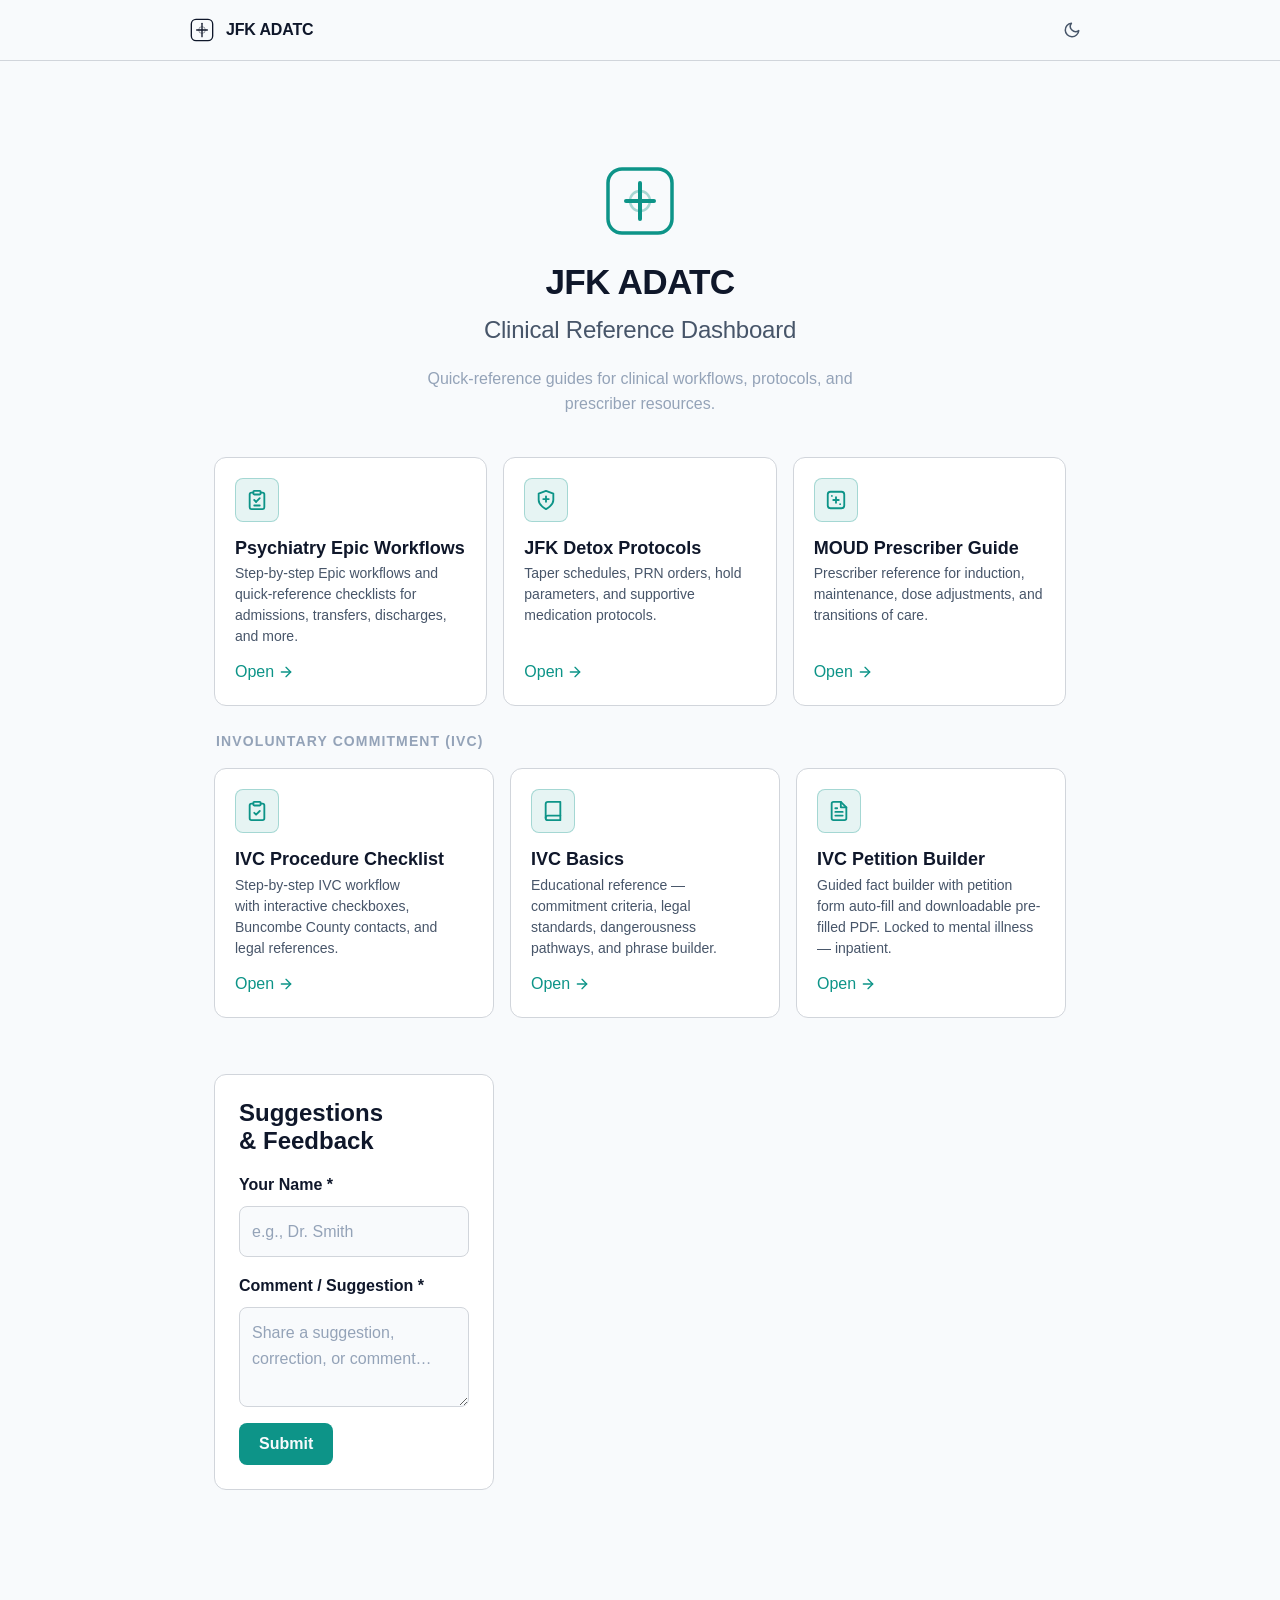
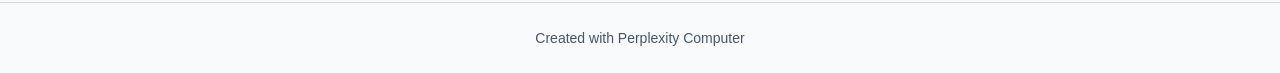
==== commit 30114e38: "Rebuild workflows page, rename titles, add feedback box, content updates - Renamed: Psychiatry Epic " ====
--- a/index.html
+++ b/index.html
@@ -97,6 +97,111 @@
 
     .landing-card:hover .landing-card-arrow svg {
       transform: translateX(3px);
+    }
+
+    /* Feedback box */
+    .feedback-box {
+      background-color: var(--surface);
+      border: 1px solid var(--border);
+      border-radius: var(--radius-lg);
+      padding: var(--space-6);
+      margin-top: var(--space-10);
+    }
+    .feedback-box h2 {
+      font-family: var(--font-display);
+      font-size: var(--text-lg);
+      font-weight: 700;
+      color: var(--text);
+      margin-bottom: var(--space-4);
+    }
+    .feedback-form {
+      display: flex;
+      flex-direction: column;
+      gap: var(--space-4);
+    }
+    .feedback-field {
+      display: flex;
+      flex-direction: column;
+      gap: var(--space-2);
+    }
+    .feedback-field label {
+      font-family: var(--font-display);
+      font-size: var(--text-sm);
+      font-weight: 600;
+      color: var(--text);
+    }
+    .feedback-field input,
+    .feedback-field textarea {
+      background-color: var(--surface-2);
+      border: 1px solid var(--border);
+      border-radius: var(--radius-md);
+      padding: var(--space-3);
+      font-size: var(--text-sm);
+      color: var(--text);
+      font-family: var(--font-body);
+      transition: border-color var(--duration) var(--ease-out),
+                  box-shadow var(--duration) var(--ease-out);
+      resize: vertical;
+    }
+    .feedback-field input::placeholder,
+    .feedback-field textarea::placeholder {
+      color: var(--text-muted);
+    }
+    .feedback-field input:focus,
+    .feedback-field textarea:focus {
+      outline: none;
+      border-color: var(--teal);
+      box-shadow: 0 0 0 3px var(--teal-bg);
+    }
+    .feedback-field textarea {
+      min-height: 100px;
+    }
+    .feedback-submit {
+      display: inline-flex;
+      align-items: center;
+      gap: var(--space-2);
+      background-color: var(--teal);
+      color: var(--bg);
+      font-family: var(--font-display);
+      font-size: var(--text-sm);
+      font-weight: 600;
+      padding: var(--space-2) var(--space-5);
+      border-radius: var(--radius-md);
+      border: none;
+      cursor: pointer;
+      align-self: flex-start;
+      transition: background-color var(--duration) var(--ease-out),
+                  opacity var(--duration) var(--ease-out);
+    }
+    .feedback-submit:hover {
+      background-color: var(--teal-dim);
+    }
+    .feedback-submit:disabled {
+      opacity: 0.5;
+      cursor: not-allowed;
+    }
+    .feedback-success {
+      display: none;
+      background-color: var(--teal-bg);
+      border: 1px solid var(--teal-border);
+      color: var(--teal);
+      border-radius: var(--radius-md);
+      padding: var(--space-3) var(--space-4);
+      font-size: var(--text-sm);
+      margin-top: var(--space-3);
+    }
+    .feedback-success.visible {
+      display: block;
+    }
+    @media (max-width: 599px) {
+      .feedback-box {
+        padding: var(--space-4);
+      }
+    }
+    @media print {
+      .feedback-box {
+        display: none;
+      }
     }
   </style>
 </head>
@@ -163,7 +268,7 @@
             <line x1="9" y1="18" x2="15" y2="18"/>
           </svg>
         </div>
-        <h2 class="landing-card-title">Epic Workflows</h2>
+        <h2 class="landing-card-title">Psychiatry Epic Workflows</h2>
         <p class="landing-card-desc">Step-by-step Epic workflows and quick-reference checklists for admissions, transfers, discharges, and more.</p>
         <span class="landing-card-arrow">
           Open
@@ -183,7 +288,7 @@
             <line x1="9" y1="11" x2="15" y2="11"/>
           </svg>
         </div>
-        <h2 class="landing-card-title">Clinical Protocols</h2>
+        <h2 class="landing-card-title">JFK Detox Protocols</h2>
         <p class="landing-card-desc">Taper schedules, PRN orders, hold parameters, and supportive medication protocols.</p>
         <span class="landing-card-arrow">
           Open
@@ -205,7 +310,7 @@
             <circle cx="16.5" cy="16.5" r="1" fill="currentColor" stroke="none"/>
           </svg>
         </div>
-        <h2 class="landing-card-title">Prescriber Guide</h2>
+        <h2 class="landing-card-title">MOUD Prescriber Guide</h2>
         <p class="landing-card-desc">Prescriber reference for induction, maintenance, dose adjustments, and transitions of care.</p>
         <span class="landing-card-arrow">
           Open
@@ -216,7 +321,7 @@
       </a>
     </div>
 
-    <!-- IVC Section -->
+<!-- IVC Section -->
     <div style="margin-top: var(--space-2); margin-bottom: var(--space-4);">
       <p style="font-family: var(--font-display); font-size: var(--text-xs); font-weight: 600; text-transform: uppercase; letter-spacing: 0.08em; color: var(--text-muted); margin-bottom: var(--space-3); padding-left: 2px;">Involuntary Commitment (IVC)</p>
     </div>
@@ -273,6 +378,24 @@
           </svg>
         </span>
       </a>
+
+<!-- Feedback Box -->
+    <div class="feedback-box">
+      <h2>Suggestions &amp; Feedback</h2>
+      <form class="feedback-form" id="feedbackForm" onsubmit="submitFeedback(event)">
+        <div class="feedback-field">
+          <label for="feedbackName">Your Name <span aria-hidden="true">*</span></label>
+          <input type="text" id="feedbackName" name="name" placeholder="e.g., Dr. Smith" required>
+        </div>
+        <div class="feedback-field">
+          <label for="feedbackComment">Comment / Suggestion <span aria-hidden="true">*</span></label>
+          <textarea id="feedbackComment" name="comment" placeholder="Share a suggestion, correction, or comment…" required></textarea>
+        </div>
+        <button type="submit" class="feedback-submit">Submit</button>
+      </form>
+      <div class="feedback-success" id="feedbackSuccess" role="alert">
+        Thank you — your feedback has been recorded.
+      </div>
     </div>
   </main>
 
@@ -336,6 +459,18 @@
       backBtn.addEventListener('click', function() {
         window.scrollTo({ top: 0, behavior: 'smooth' });
       });
+
+      // Feedback form
+      window.submitFeedback = function(event) {
+        event.preventDefault();
+        var nameVal = document.getElementById('feedbackName').value.trim();
+        var commentVal = document.getElementById('feedbackComment').value.trim();
+        if (!nameVal || !commentVal) return;
+        document.getElementById('feedbackForm').reset();
+        var successEl = document.getElementById('feedbackSuccess');
+        successEl.classList.add('visible');
+        setTimeout(function() { successEl.classList.remove('visible'); }, 5000);
+      };
     })();
   </script>
 </body>
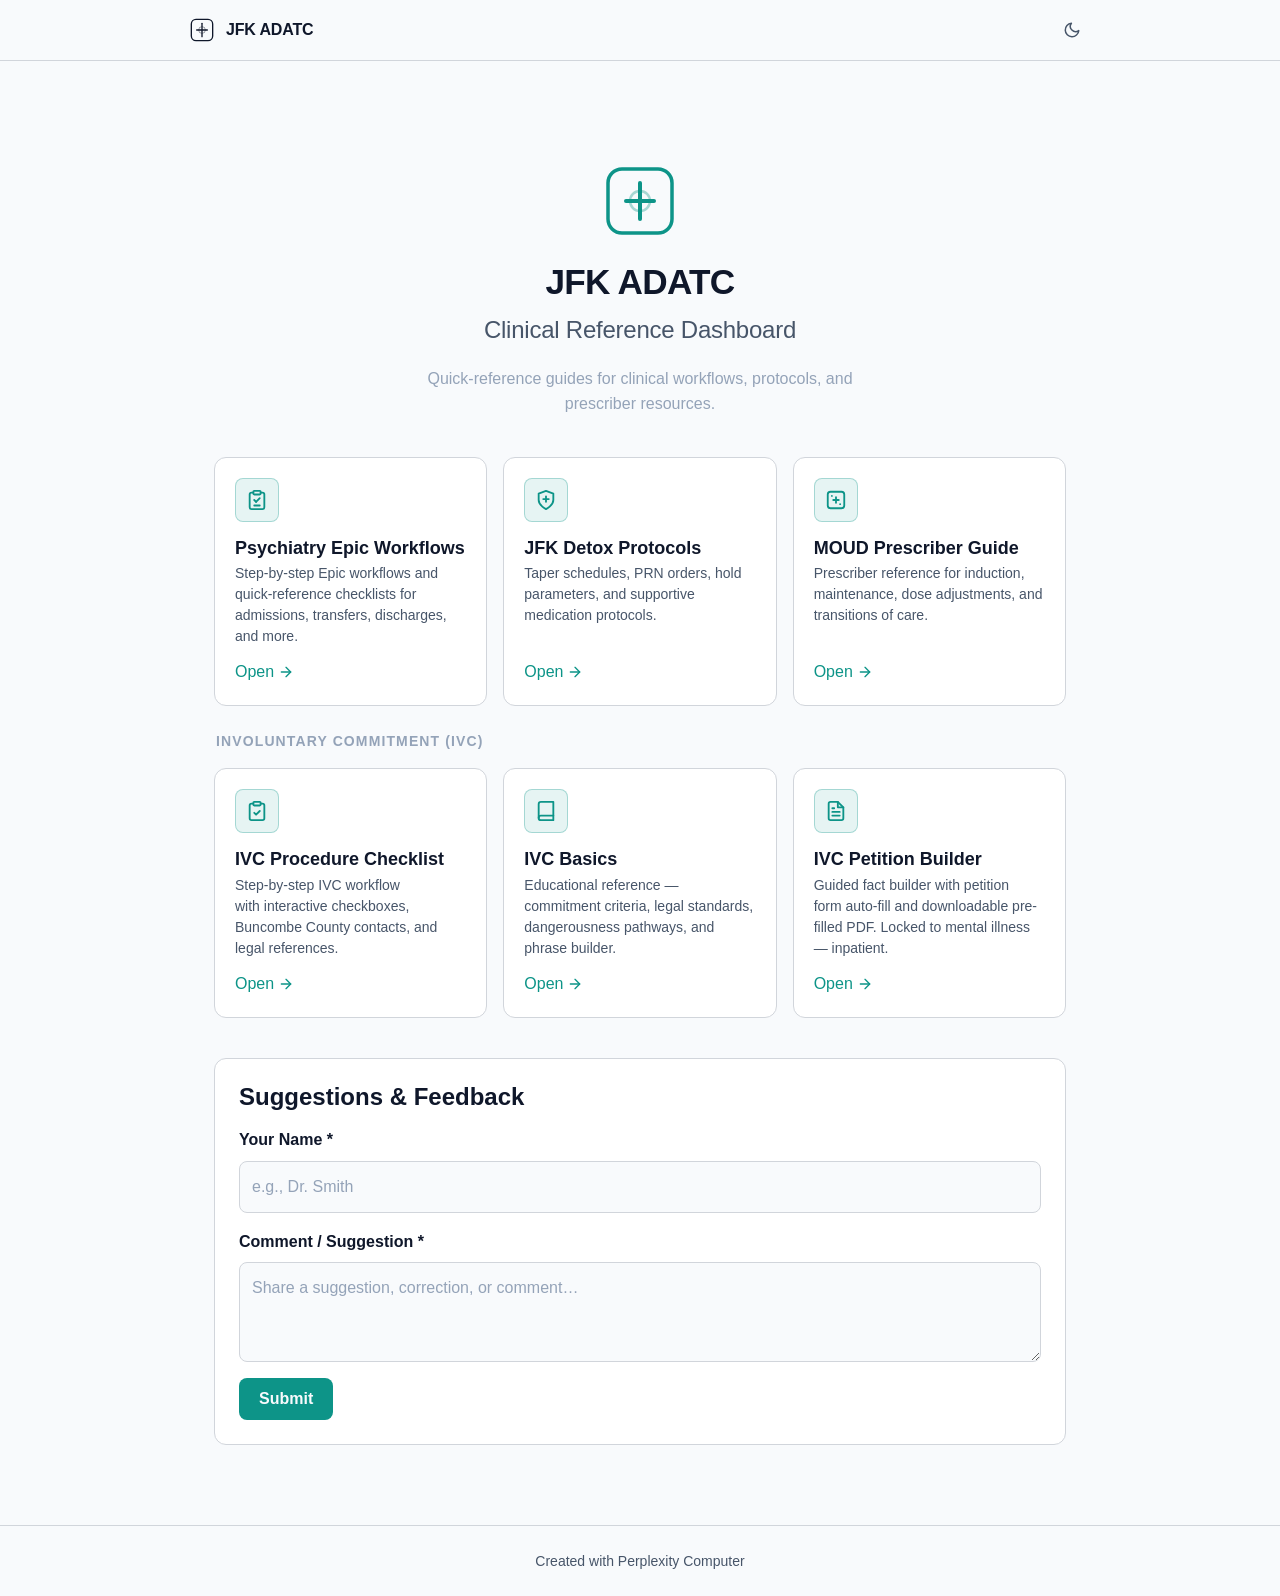
==== commit bcabcf45: "Fix feedback box layout on landing page (close card-grid before feedback)" ====
--- a/index.html
+++ b/index.html
@@ -378,8 +378,9 @@
           </svg>
         </span>
       </a>
-
-<!-- Feedback Box -->
+    </div>
+
+    <!-- Feedback Box -->
     <div class="feedback-box">
       <h2>Suggestions &amp; Feedback</h2>
       <form class="feedback-form" id="feedbackForm" onsubmit="submitFeedback(event)">
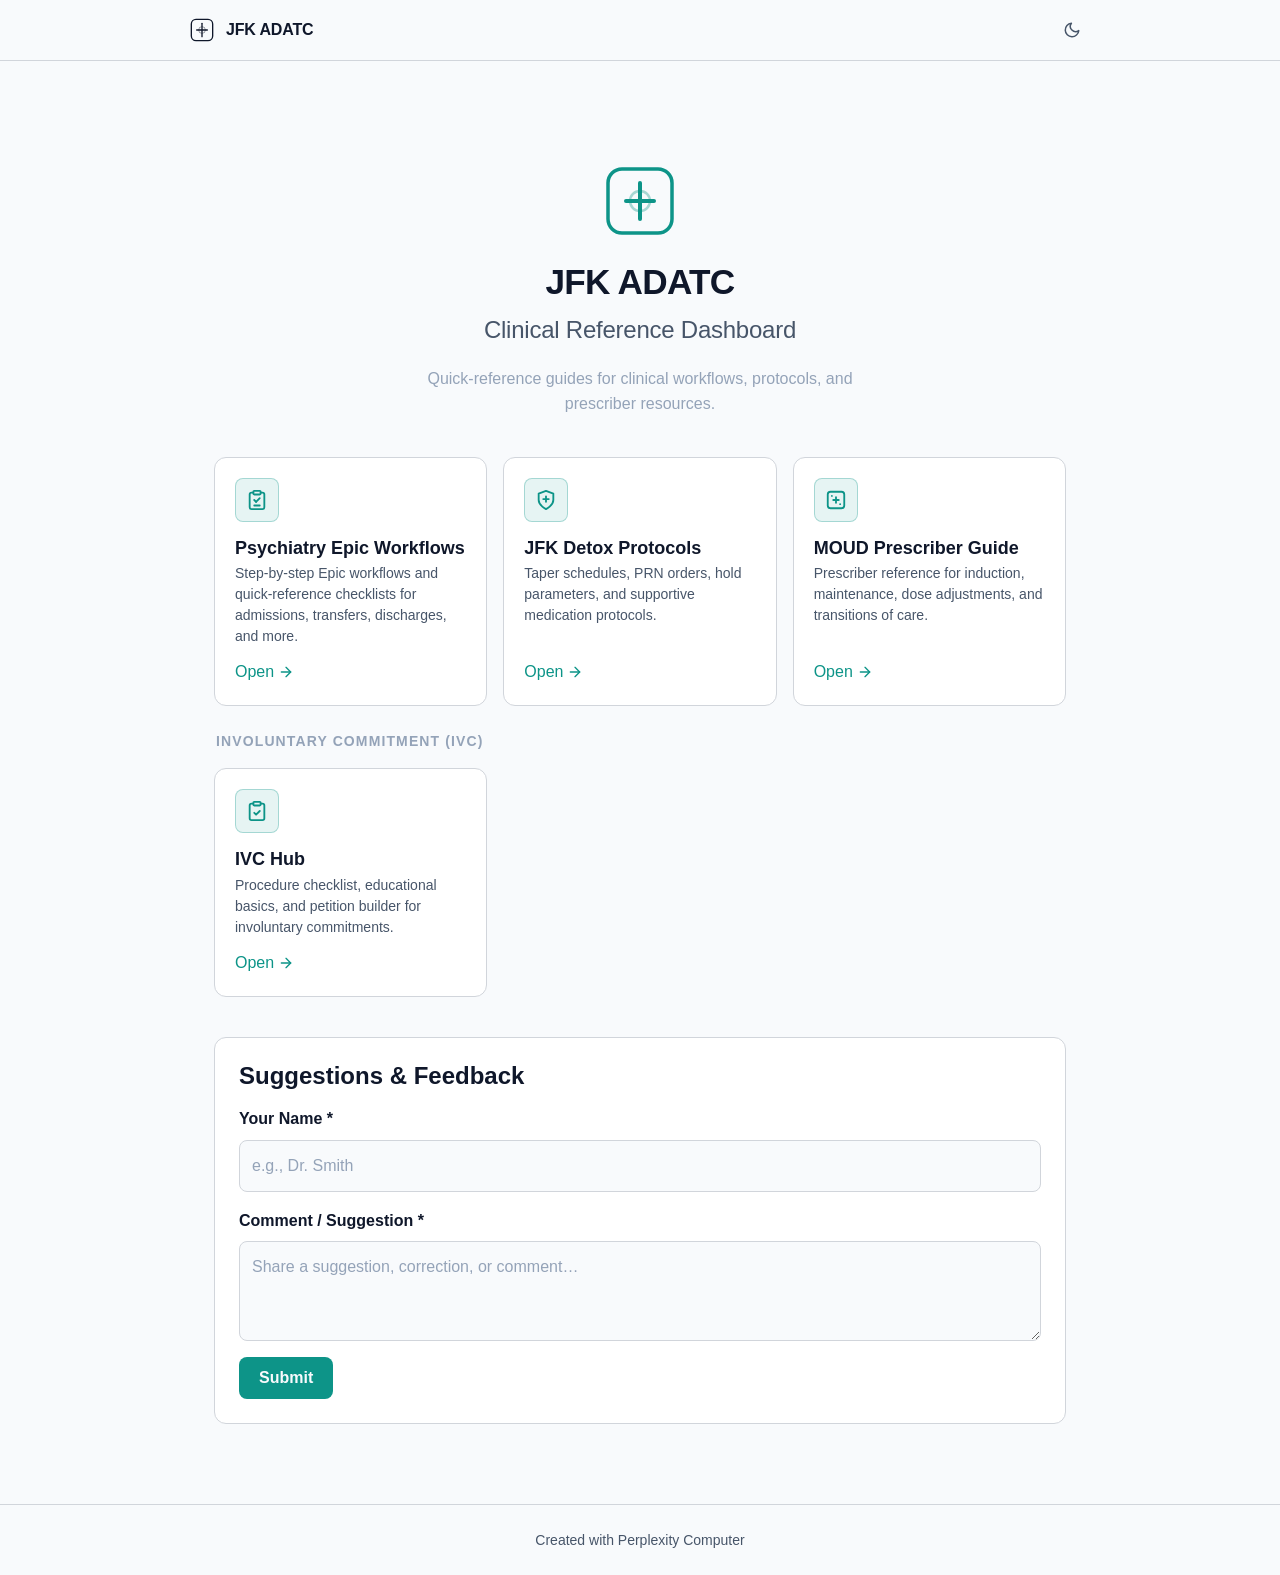
==== commit 54991b8b: "Workflow restructure, IVC Hub, dot phrase fix Workflows: - Fix: Remove CSS ::before that added unwan" ====
--- a/index.html
+++ b/index.html
@@ -326,7 +326,7 @@
       <p style="font-family: var(--font-display); font-size: var(--text-xs); font-weight: 600; text-transform: uppercase; letter-spacing: 0.08em; color: var(--text-muted); margin-bottom: var(--space-3); padding-left: 2px;">Involuntary Commitment (IVC)</p>
     </div>
     <div class="card-grid" style="margin-bottom: var(--space-8);">
-      <a href="https://troyfowlermd.github.io/ivc-workflow/" target="_blank" rel="noopener" class="landing-card">
+      <a href="ivc.html" class="landing-card">
         <div class="landing-card-icon-wrap">
           <svg viewBox="0 0 24 24" fill="none" stroke="currentColor" stroke-width="2" stroke-linecap="round" stroke-linejoin="round">
             <path d="M16 4h2a2 2 0 0 1 2 2v14a2 2 0 0 1-2 2H6a2 2 0 0 1-2-2V6a2 2 0 0 1 2-2h2"/>
@@ -334,43 +334,8 @@
             <path d="M9 14l2 2 4-4"/>
           </svg>
         </div>
-        <h2 class="landing-card-title">IVC Procedure Checklist</h2>
-        <p class="landing-card-desc">Step-by-step IVC workflow with interactive checkboxes, Buncombe County contacts, and legal references.</p>
-        <span class="landing-card-arrow">
-          Open
-          <svg viewBox="0 0 24 24" fill="none" stroke="currentColor" stroke-width="2" stroke-linecap="round" stroke-linejoin="round">
-            <line x1="5" y1="12" x2="19" y2="12"/><polyline points="12 5 19 12 12 19"/>
-          </svg>
-        </span>
-      </a>
-      <a href="https://troyfowlermd.github.io/ivc-basics/" target="_blank" rel="noopener" class="landing-card">
-        <div class="landing-card-icon-wrap">
-          <svg viewBox="0 0 24 24" fill="none" stroke="currentColor" stroke-width="2" stroke-linecap="round" stroke-linejoin="round">
-            <path d="M4 19.5A2.5 2.5 0 0 1 6.5 17H20"/>
-            <path d="M6.5 2H20v20H6.5A2.5 2.5 0 0 1 4 19.5v-15A2.5 2.5 0 0 1 6.5 2z"/>
-          </svg>
-        </div>
-        <h2 class="landing-card-title">IVC Basics</h2>
-        <p class="landing-card-desc">Educational reference — commitment criteria, legal standards, dangerousness pathways, and phrase builder.</p>
-        <span class="landing-card-arrow">
-          Open
-          <svg viewBox="0 0 24 24" fill="none" stroke="currentColor" stroke-width="2" stroke-linecap="round" stroke-linejoin="round">
-            <line x1="5" y1="12" x2="19" y2="12"/><polyline points="12 5 19 12 12 19"/>
-          </svg>
-        </span>
-      </a>
-      <a href="https://troyfowlermd.github.io/ivc-build-petition/" target="_blank" rel="noopener" class="landing-card">
-        <div class="landing-card-icon-wrap">
-          <svg viewBox="0 0 24 24" fill="none" stroke="currentColor" stroke-width="2" stroke-linecap="round" stroke-linejoin="round">
-            <path d="M14 2H6a2 2 0 0 0-2 2v16a2 2 0 0 0 2 2h12a2 2 0 0 0 2-2V8z"/>
-            <polyline points="14 2 14 8 20 8"/>
-            <line x1="16" y1="13" x2="8" y2="13"/>
-            <line x1="16" y1="17" x2="8" y2="17"/>
-            <polyline points="10 9 9 9 8 9"/>
-          </svg>
-        </div>
-        <h2 class="landing-card-title">IVC Petition Builder</h2>
-        <p class="landing-card-desc">Guided fact builder with petition form auto-fill and downloadable pre-filled PDF. Locked to mental illness — inpatient.</p>
+        <h2 class="landing-card-title">IVC Hub</h2>
+        <p class="landing-card-desc">Procedure checklist, educational basics, and petition builder for involuntary commitments.</p>
         <span class="landing-card-arrow">
           Open
           <svg viewBox="0 0 24 24" fill="none" stroke="currentColor" stroke-width="2" stroke-linecap="round" stroke-linejoin="round">
@@ -461,18 +426,9 @@
         window.scrollTo({ top: 0, behavior: 'smooth' });
       });
 
-      // Feedback form
-      window.submitFeedback = function(event) {
-        event.preventDefault();
-        var nameVal = document.getElementById('feedbackName').value.trim();
-        var commentVal = document.getElementById('feedbackComment').value.trim();
-        if (!nameVal || !commentVal) return;
-        document.getElementById('feedbackForm').reset();
-        var successEl = document.getElementById('feedbackSuccess');
-        successEl.classList.add('visible');
-        setTimeout(function() { successEl.classList.remove('visible'); }, 5000);
-      };
+      // Feedback form — handled by feedback-submit.js
     })();
   </script>
+  <script src="feedback-submit.js"></script>
 </body>
 </html>
--- a/styles.css
+++ b/styles.css
@@ -461,10 +461,7 @@
   border-color: var(--teal);
 }
 
-.sp::before {
-  content: ".";
-  opacity: 0.6;
-}
+/* Period prefix removed — dot phrases already include the leading period in their text content */
 
 
 /* --------------------------------------------------------------------------
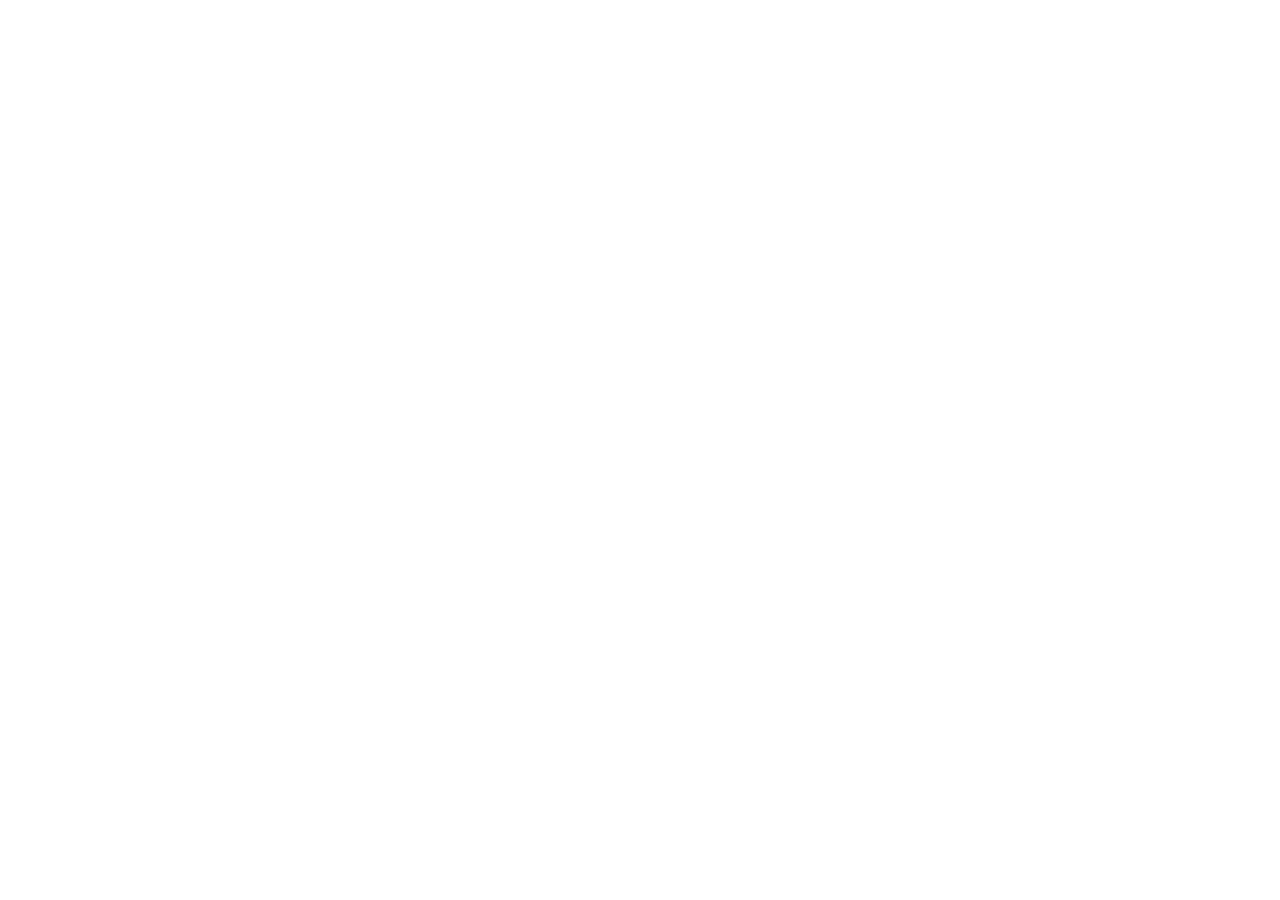
==== commit e644da72: "2026-08-07: redirect legacy Pages URLs to canonical JFK dashboard" ====
--- a/index.html
+++ b/index.html
@@ -1,434 +1,22 @@
-<!DOCTYPE html>
-<html lang="en" data-theme="dark">
+<!doctype html>
+<html lang="en">
 <head>
-<!--
-   ______                            __
-  / ____/___  ____ ___  ____  __  __/ /____  _____
- / /   / __ \/ __ `__ \/ __ \/ / / / __/ _ \/ ___/
-/ /___/ /_/ / / / / / / /_/ / /_/ / /_/  __/ /
-\____/\____/_/ /_/ /_/ .___/\__,_/\__/\___/_/
-                    /_/
-        Created with Perplexity Computer
-        https://www.perplexity.ai/computer
--->
-<meta name="generator" content="Perplexity Computer">
-<meta name="author" content="Perplexity Computer">
-<meta property="og:see_also" content="https://www.perplexity.ai/computer">
-<link rel="author" href="https://www.perplexity.ai/computer">
-  <meta charset="UTF-8">
-  <meta name="viewport" content="width=device-width, initial-scale=1.0">
-  <title>JFK ADATC — Clinical Dashboard</title>
-  <link rel="stylesheet" href="styles.css">
-  <link href="https://api.fontshare.com/v2/css?f[]=general-sans@400,500,600,700&f[]=satoshi@400,500,700,900&display=swap" rel="stylesheet">
-  <style>
-    /* Landing page hero styles */
-    .landing-hero {
-      text-align: center;
-      padding: var(--space-16) 0 var(--space-10);
-    }
-
-    .landing-logo {
-      display: inline-flex;
-      align-items: center;
-      justify-content: center;
-      width: 72px;
-      height: 72px;
-      margin-bottom: var(--space-6);
-      color: var(--teal);
-    }
-
-    .landing-logo svg {
-      width: 72px;
-      height: 72px;
-    }
-
-    .landing-title {
-      font-family: var(--font-display);
-      font-size: var(--text-xl);
-      font-weight: 900;
-      color: var(--text);
-      letter-spacing: -0.02em;
-      margin-bottom: var(--space-2);
-    }
-
-    .landing-subtitle {
-      font-family: var(--font-display);
-      font-size: var(--text-lg);
-      font-weight: 500;
-      color: var(--text-secondary);
-      letter-spacing: -0.01em;
-      margin-bottom: var(--space-4);
-    }
-
-    .landing-tagline {
-      font-family: var(--font-body);
-      font-size: var(--text-sm);
-      color: var(--text-muted);
-      max-width: 480px;
-      margin-inline: auto;
-      line-height: 1.6;
-    }
-
-    /* Card icon container */
-    .landing-card-icon-wrap {
-      width: 44px;
-      height: 44px;
-      display: flex;
-      align-items: center;
-      justify-content: center;
-      background-color: var(--teal-bg);
-      border: 1px solid var(--teal-border);
-      border-radius: var(--radius-md);
-      margin-bottom: var(--space-4);
-      color: var(--teal);
-    }
-
-    .landing-card-icon-wrap svg {
-      width: 22px;
-      height: 22px;
-    }
-
-    /* Arrow icon in card */
-    .landing-card-arrow svg {
-      width: 16px;
-      height: 16px;
-      transition: transform var(--duration) var(--ease-out);
-    }
-
-    .landing-card:hover .landing-card-arrow svg {
-      transform: translateX(3px);
-    }
-
-    /* Feedback box */
-    .feedback-box {
-      background-color: var(--surface);
-      border: 1px solid var(--border);
-      border-radius: var(--radius-lg);
-      padding: var(--space-6);
-      margin-top: var(--space-10);
-    }
-    .feedback-box h2 {
-      font-family: var(--font-display);
-      font-size: var(--text-lg);
-      font-weight: 700;
-      color: var(--text);
-      margin-bottom: var(--space-4);
-    }
-    .feedback-form {
-      display: flex;
-      flex-direction: column;
-      gap: var(--space-4);
-    }
-    .feedback-field {
-      display: flex;
-      flex-direction: column;
-      gap: var(--space-2);
-    }
-    .feedback-field label {
-      font-family: var(--font-display);
-      font-size: var(--text-sm);
-      font-weight: 600;
-      color: var(--text);
-    }
-    .feedback-field input,
-    .feedback-field textarea {
-      background-color: var(--surface-2);
-      border: 1px solid var(--border);
-      border-radius: var(--radius-md);
-      padding: var(--space-3);
-      font-size: var(--text-sm);
-      color: var(--text);
-      font-family: var(--font-body);
-      transition: border-color var(--duration) var(--ease-out),
-                  box-shadow var(--duration) var(--ease-out);
-      resize: vertical;
-    }
-    .feedback-field input::placeholder,
-    .feedback-field textarea::placeholder {
-      color: var(--text-muted);
-    }
-    .feedback-field input:focus,
-    .feedback-field textarea:focus {
-      outline: none;
-      border-color: var(--teal);
-      box-shadow: 0 0 0 3px var(--teal-bg);
-    }
-    .feedback-field textarea {
-      min-height: 100px;
-    }
-    .feedback-submit {
-      display: inline-flex;
-      align-items: center;
-      gap: var(--space-2);
-      background-color: var(--teal);
-      color: var(--bg);
-      font-family: var(--font-display);
-      font-size: var(--text-sm);
-      font-weight: 600;
-      padding: var(--space-2) var(--space-5);
-      border-radius: var(--radius-md);
-      border: none;
-      cursor: pointer;
-      align-self: flex-start;
-      transition: background-color var(--duration) var(--ease-out),
-                  opacity var(--duration) var(--ease-out);
-    }
-    .feedback-submit:hover {
-      background-color: var(--teal-dim);
-    }
-    .feedback-submit:disabled {
-      opacity: 0.5;
-      cursor: not-allowed;
-    }
-    .feedback-success {
-      display: none;
-      background-color: var(--teal-bg);
-      border: 1px solid var(--teal-border);
-      color: var(--teal);
-      border-radius: var(--radius-md);
-      padding: var(--space-3) var(--space-4);
-      font-size: var(--text-sm);
-      margin-top: var(--space-3);
-    }
-    .feedback-success.visible {
-      display: block;
-    }
-    @media (max-width: 599px) {
-      .feedback-box {
-        padding: var(--space-4);
-      }
-    }
-    @media print {
-      .feedback-box {
-        display: none;
-      }
-    }
-  </style>
+  <meta charset="utf-8">
+  <meta http-equiv="refresh" content="0; url=https://troyfowlermd.github.io/clinical-dashboards/jfk/">
+  <meta name="robots" content="noindex, follow">
+  <link rel="canonical" href="https://troyfowlermd.github.io/clinical-dashboards/jfk/">
+  <title>Page moved</title>
+  <script>
+    (function () {
+      var target = "https://troyfowlermd.github.io/clinical-dashboards/jfk/";
+      var destination = target + window.location.search + window.location.hash;
+      var link = document.getElementById("canonical-destination");
+      if (link) link.href = destination;
+      window.location.replace(destination);
+    }());
+  </script>
 </head>
 <body>
-  <!-- Top Bar -->
-  <header class="top-bar">
-    <div class="top-bar-inner">
-      <!-- Logo mark (small) -->
-      <svg width="24" height="24" viewBox="0 0 72 72" fill="none" xmlns="http://www.w3.org/2000/svg" aria-label="JFK ADATC" role="img">
-        <rect x="4" y="4" width="64" height="64" rx="14" stroke="currentColor" stroke-width="4" fill="none"/>
-        <line x1="36" y1="16" x2="36" y2="56" stroke="currentColor" stroke-width="4" stroke-linecap="round"/>
-        <line x1="20" y1="36" x2="52" y2="36" stroke="currentColor" stroke-width="4" stroke-linecap="round"/>
-        <circle cx="36" cy="36" r="10" stroke="currentColor" stroke-width="3" fill="none" opacity="0.4"/>
-      </svg>
-      <span style="font-family: var(--font-display); font-size: var(--text-sm); font-weight: 700; color: var(--text); letter-spacing: -0.01em;">JFK ADATC</span>
-      <div style="flex: 1;"></div>
-      <!-- Theme Toggle -->
-      <button class="theme-toggle" id="themeToggle" aria-label="Toggle theme">
-        <!-- Sun icon (shown in dark mode) -->
-        <svg class="icon-sun" viewBox="0 0 24 24" fill="none" stroke="currentColor" stroke-width="2" stroke-linecap="round" stroke-linejoin="round">
-          <circle cx="12" cy="12" r="5"/>
-          <line x1="12" y1="1" x2="12" y2="3"/><line x1="12" y1="21" x2="12" y2="23"/>
-          <line x1="4.22" y1="4.22" x2="5.64" y2="5.64"/><line x1="18.36" y1="18.36" x2="19.78" y2="19.78"/>
-          <line x1="1" y1="12" x2="3" y2="12"/><line x1="21" y1="12" x2="23" y2="12"/>
-          <line x1="4.22" y1="19.78" x2="5.64" y2="18.36"/><line x1="18.36" y1="5.64" x2="19.78" y2="4.22"/>
-        </svg>
-        <!-- Moon icon (shown in light mode) -->
-        <svg class="icon-moon" viewBox="0 0 24 24" fill="none" stroke="currentColor" stroke-width="2" stroke-linecap="round" stroke-linejoin="round" style="display: none;">
-          <path d="M21 12.79A9 9 0 1 1 11.21 3 7 7 0 0 0 21 12.79z"/>
-        </svg>
-      </button>
-    </div>
-  </header>
-
-  <!-- Main Content -->
-  <main class="page-layout">
-    <!-- Hero Section -->
-    <section class="landing-hero">
-      <!-- SVG Logo — geometric medical cross in rounded square -->
-      <div class="landing-logo">
-        <svg viewBox="0 0 72 72" fill="none" xmlns="http://www.w3.org/2000/svg" aria-label="JFK ADATC Clinical Dashboard logo">
-          <rect x="4" y="4" width="64" height="64" rx="14" stroke="currentColor" stroke-width="3.5" fill="none"/>
-          <line x1="36" y1="18" x2="36" y2="54" stroke="currentColor" stroke-width="4" stroke-linecap="round"/>
-          <line x1="22" y1="36" x2="50" y2="36" stroke="currentColor" stroke-width="4" stroke-linecap="round"/>
-          <circle cx="36" cy="36" r="10" stroke="currentColor" stroke-width="2.5" fill="none" opacity="0.35"/>
-        </svg>
-      </div>
-      <h1 class="landing-title">JFK ADATC</h1>
-      <p class="landing-subtitle">Clinical Reference Dashboard</p>
-      <p class="landing-tagline">Quick-reference guides for clinical workflows, protocols, and prescriber resources.</p>
-    </section>
-
-    <!-- Navigation Cards -->
-    <div class="card-grid">
-      <!-- Epic Workflows -->
-      <a href="workflows.html" class="landing-card">
-        <div class="landing-card-icon-wrap">
-          <!-- Clipboard / checklist icon -->
-          <svg viewBox="0 0 24 24" fill="none" stroke="currentColor" stroke-width="2" stroke-linecap="round" stroke-linejoin="round">
-            <path d="M16 4h2a2 2 0 0 1 2 2v14a2 2 0 0 1-2 2H6a2 2 0 0 1-2-2V6a2 2 0 0 1 2-2h2"/>
-            <rect x="8" y="2" width="8" height="4" rx="1"/>
-            <line x1="9" y1="12" x2="11" y2="14"/>
-            <line x1="11" y1="14" x2="15" y2="10"/>
-            <line x1="9" y1="18" x2="15" y2="18"/>
-          </svg>
-        </div>
-        <h2 class="landing-card-title">Psychiatry Epic Workflows</h2>
-        <p class="landing-card-desc">Step-by-step Epic workflows and quick-reference checklists for admissions, transfers, discharges, and more.</p>
-        <span class="landing-card-arrow">
-          Open
-          <svg viewBox="0 0 24 24" fill="none" stroke="currentColor" stroke-width="2" stroke-linecap="round" stroke-linejoin="round">
-            <line x1="5" y1="12" x2="19" y2="12"/><polyline points="12 5 19 12 12 19"/>
-          </svg>
-        </span>
-      </a>
-
-      <!-- Clinical Protocols -->
-      <a href="protocols.html" class="landing-card">
-        <div class="landing-card-icon-wrap">
-          <!-- Shield / medical icon -->
-          <svg viewBox="0 0 24 24" fill="none" stroke="currentColor" stroke-width="2" stroke-linecap="round" stroke-linejoin="round">
-            <path d="M12 22s8-4 8-10V5l-8-3-8 3v7c0 6 8 10 8 10z"/>
-            <line x1="12" y1="8" x2="12" y2="14"/>
-            <line x1="9" y1="11" x2="15" y2="11"/>
-          </svg>
-        </div>
-        <h2 class="landing-card-title">JFK Detox Protocols</h2>
-        <p class="landing-card-desc">Taper schedules, PRN orders, hold parameters, and supportive medication protocols.</p>
-        <span class="landing-card-arrow">
-          Open
-          <svg viewBox="0 0 24 24" fill="none" stroke="currentColor" stroke-width="2" stroke-linecap="round" stroke-linejoin="round">
-            <line x1="5" y1="12" x2="19" y2="12"/><polyline points="12 5 19 12 12 19"/>
-          </svg>
-        </span>
-      </a>
-
-      <!-- Prescriber Guide -->
-      <a href="moud.html" class="landing-card">
-        <div class="landing-card-icon-wrap">
-          <!-- Prescription / pill icon -->
-          <svg viewBox="0 0 24 24" fill="none" stroke="currentColor" stroke-width="2" stroke-linecap="round" stroke-linejoin="round">
-            <rect x="3" y="3" width="18" height="18" rx="3"/>
-            <path d="M9 12h6"/>
-            <path d="M12 9v6"/>
-            <circle cx="7.5" cy="7.5" r="1" fill="currentColor" stroke="none"/>
-            <circle cx="16.5" cy="16.5" r="1" fill="currentColor" stroke="none"/>
-          </svg>
-        </div>
-        <h2 class="landing-card-title">MOUD Prescriber Guide</h2>
-        <p class="landing-card-desc">Prescriber reference for induction, maintenance, dose adjustments, and transitions of care.</p>
-        <span class="landing-card-arrow">
-          Open
-          <svg viewBox="0 0 24 24" fill="none" stroke="currentColor" stroke-width="2" stroke-linecap="round" stroke-linejoin="round">
-            <line x1="5" y1="12" x2="19" y2="12"/><polyline points="12 5 19 12 12 19"/>
-          </svg>
-        </span>
-      </a>
-    </div>
-
-<!-- IVC Section -->
-    <div style="margin-top: var(--space-2); margin-bottom: var(--space-4);">
-      <p style="font-family: var(--font-display); font-size: var(--text-xs); font-weight: 600; text-transform: uppercase; letter-spacing: 0.08em; color: var(--text-muted); margin-bottom: var(--space-3); padding-left: 2px;">Involuntary Commitment (IVC)</p>
-    </div>
-    <div class="card-grid" style="margin-bottom: var(--space-8);">
-      <a href="ivc.html" class="landing-card">
-        <div class="landing-card-icon-wrap">
-          <svg viewBox="0 0 24 24" fill="none" stroke="currentColor" stroke-width="2" stroke-linecap="round" stroke-linejoin="round">
-            <path d="M16 4h2a2 2 0 0 1 2 2v14a2 2 0 0 1-2 2H6a2 2 0 0 1-2-2V6a2 2 0 0 1 2-2h2"/>
-            <rect x="8" y="2" width="8" height="4" rx="1"/>
-            <path d="M9 14l2 2 4-4"/>
-          </svg>
-        </div>
-        <h2 class="landing-card-title">IVC Hub</h2>
-        <p class="landing-card-desc">Procedure checklist, educational basics, and petition builder for involuntary commitments.</p>
-        <span class="landing-card-arrow">
-          Open
-          <svg viewBox="0 0 24 24" fill="none" stroke="currentColor" stroke-width="2" stroke-linecap="round" stroke-linejoin="round">
-            <line x1="5" y1="12" x2="19" y2="12"/><polyline points="12 5 19 12 12 19"/>
-          </svg>
-        </span>
-      </a>
-    </div>
-
-    <!-- Feedback Box -->
-    <div class="feedback-box">
-      <h2>Suggestions &amp; Feedback</h2>
-      <form class="feedback-form" id="feedbackForm" onsubmit="submitFeedback(event)">
-        <div class="feedback-field">
-          <label for="feedbackName">Your Name <span aria-hidden="true">*</span></label>
-          <input type="text" id="feedbackName" name="name" placeholder="e.g., Dr. Smith" required>
-        </div>
-        <div class="feedback-field">
-          <label for="feedbackComment">Comment / Suggestion <span aria-hidden="true">*</span></label>
-          <textarea id="feedbackComment" name="comment" placeholder="Share a suggestion, correction, or comment…" required></textarea>
-        </div>
-        <button type="submit" class="feedback-submit">Submit</button>
-      </form>
-      <div class="feedback-success" id="feedbackSuccess" role="alert">
-        Thank you — your feedback has been recorded.
-      </div>
-    </div>
-  </main>
-
-  <!-- Footer -->
-  <footer class="footer">
-    <div class="footer-inner">
-      <a href="https://www.perplexity.ai/computer" target="_blank" rel="noopener noreferrer">Created with Perplexity Computer</a>
-    </div>
-  </footer>
-
-  <!-- Back to Top -->
-  <button class="back-to-top" id="backToTop" aria-label="Back to top">
-    <svg viewBox="0 0 24 24" fill="none" stroke="currentColor" stroke-width="2" stroke-linecap="round" stroke-linejoin="round">
-      <polyline points="18 15 12 9 6 15"/>
-    </svg>
-  </button>
-
-  <!-- Theme Toggle + Back to Top Script -->
-  <script>
-    (function() {
-      // Theme toggle
-      const html = document.documentElement;
-      const toggle = document.getElementById('themeToggle');
-      const iconSun = toggle.querySelector('.icon-sun');
-      const iconMoon = toggle.querySelector('.icon-moon');
-
-      function setTheme(theme) {
-        html.setAttribute('data-theme', theme);
-        // Theme stored in memory only
-        if (theme === 'dark') {
-          iconSun.style.display = '';
-          iconMoon.style.display = 'none';
-        } else {
-          iconSun.style.display = 'none';
-          iconMoon.style.display = '';
-        }
-      }
-
-      // Restore saved preference or detect system preference
-      if (window.matchMedia && window.matchMedia('(prefers-color-scheme: light)').matches) {
-        setTheme('light');
-      } else {
-        setTheme('dark');
-      }
-
-      toggle.addEventListener('click', function() {
-        const current = html.getAttribute('data-theme');
-        setTheme(current === 'dark' ? 'light' : 'dark');
-      });
-
-      // Back to top
-      const backBtn = document.getElementById('backToTop');
-      window.addEventListener('scroll', function() {
-        if (window.scrollY > 300) {
-          backBtn.classList.add('visible');
-        } else {
-          backBtn.classList.remove('visible');
-        }
-      }, { passive: true });
-
-      backBtn.addEventListener('click', function() {
-        window.scrollTo({ top: 0, behavior: 'smooth' });
-      });
-
-      // Feedback form — handled by feedback-submit.js
-    })();
-  </script>
-  <script src="feedback-submit.js"></script>
+  <p>This page has moved to <a id="canonical-destination" href="https://troyfowlermd.github.io/clinical-dashboards/jfk/">https://troyfowlermd.github.io/clinical-dashboards/jfk/</a>.</p>
 </body>
 </html>
